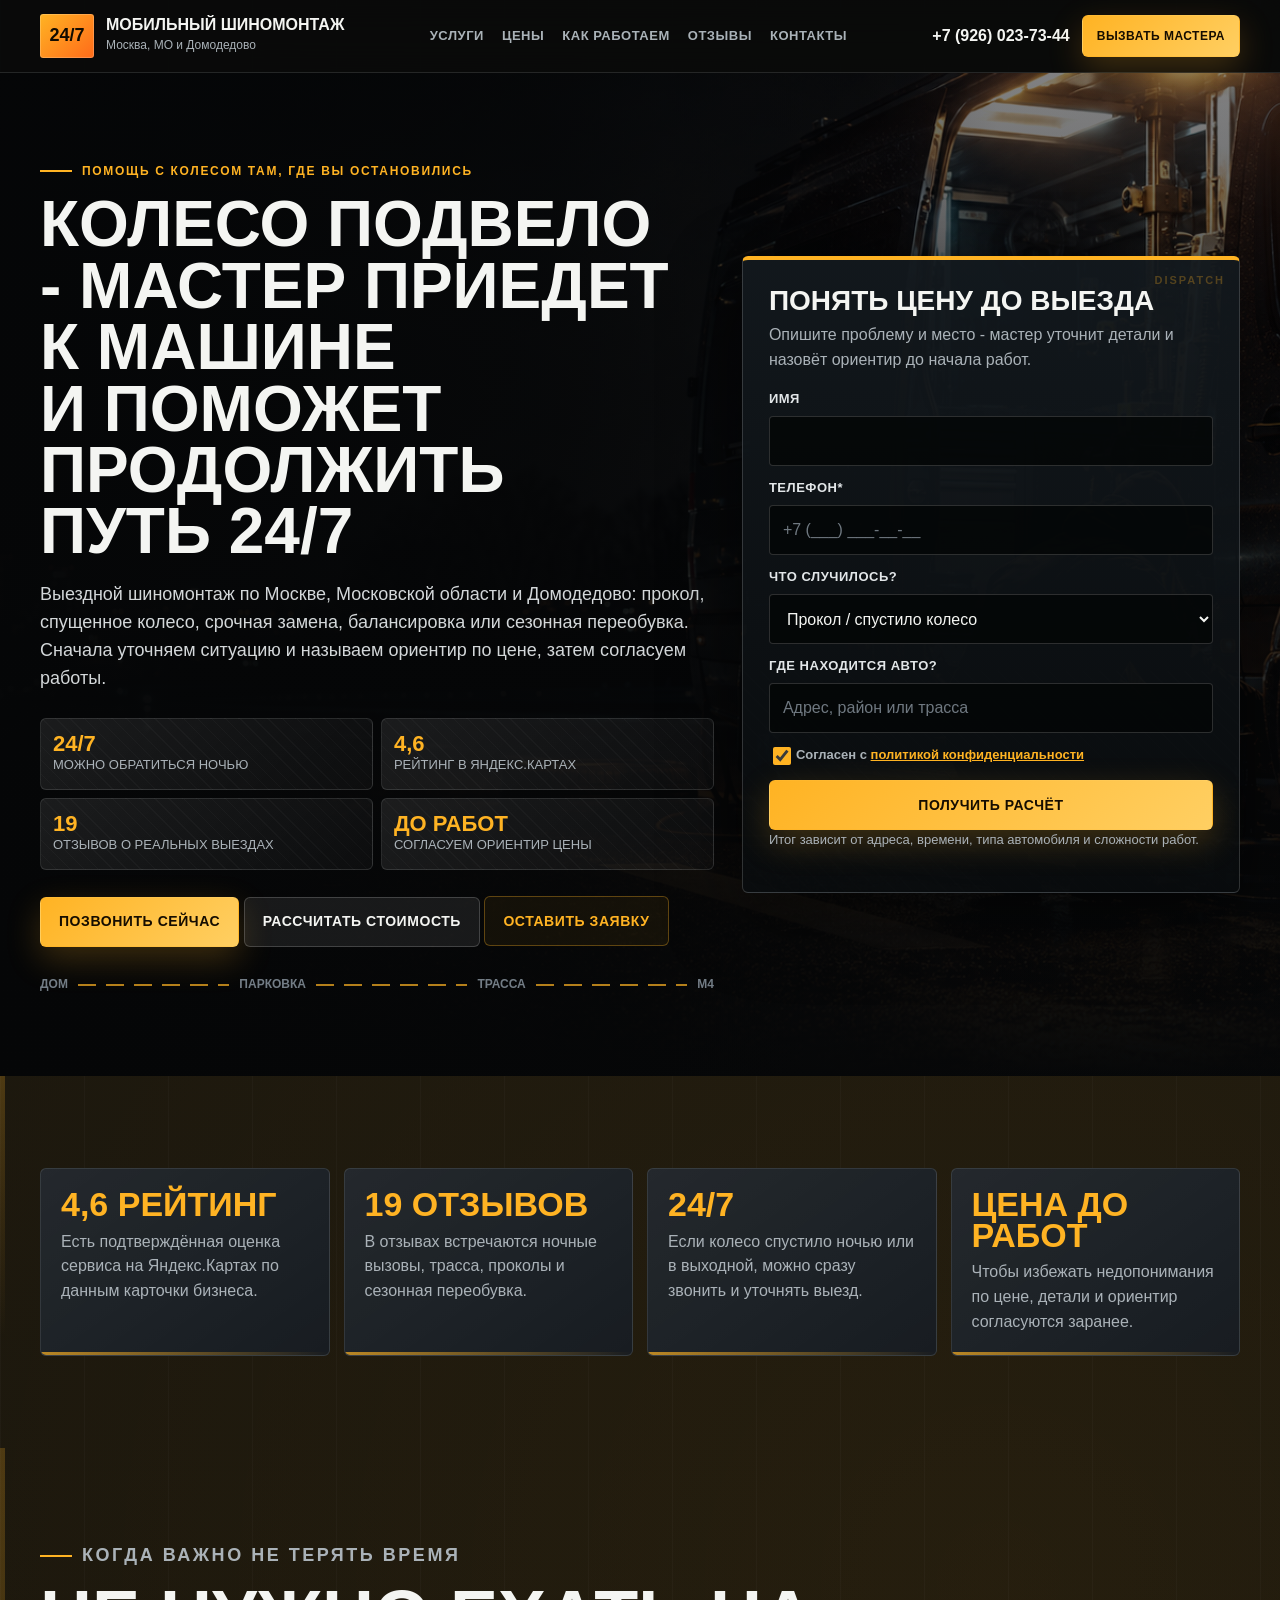
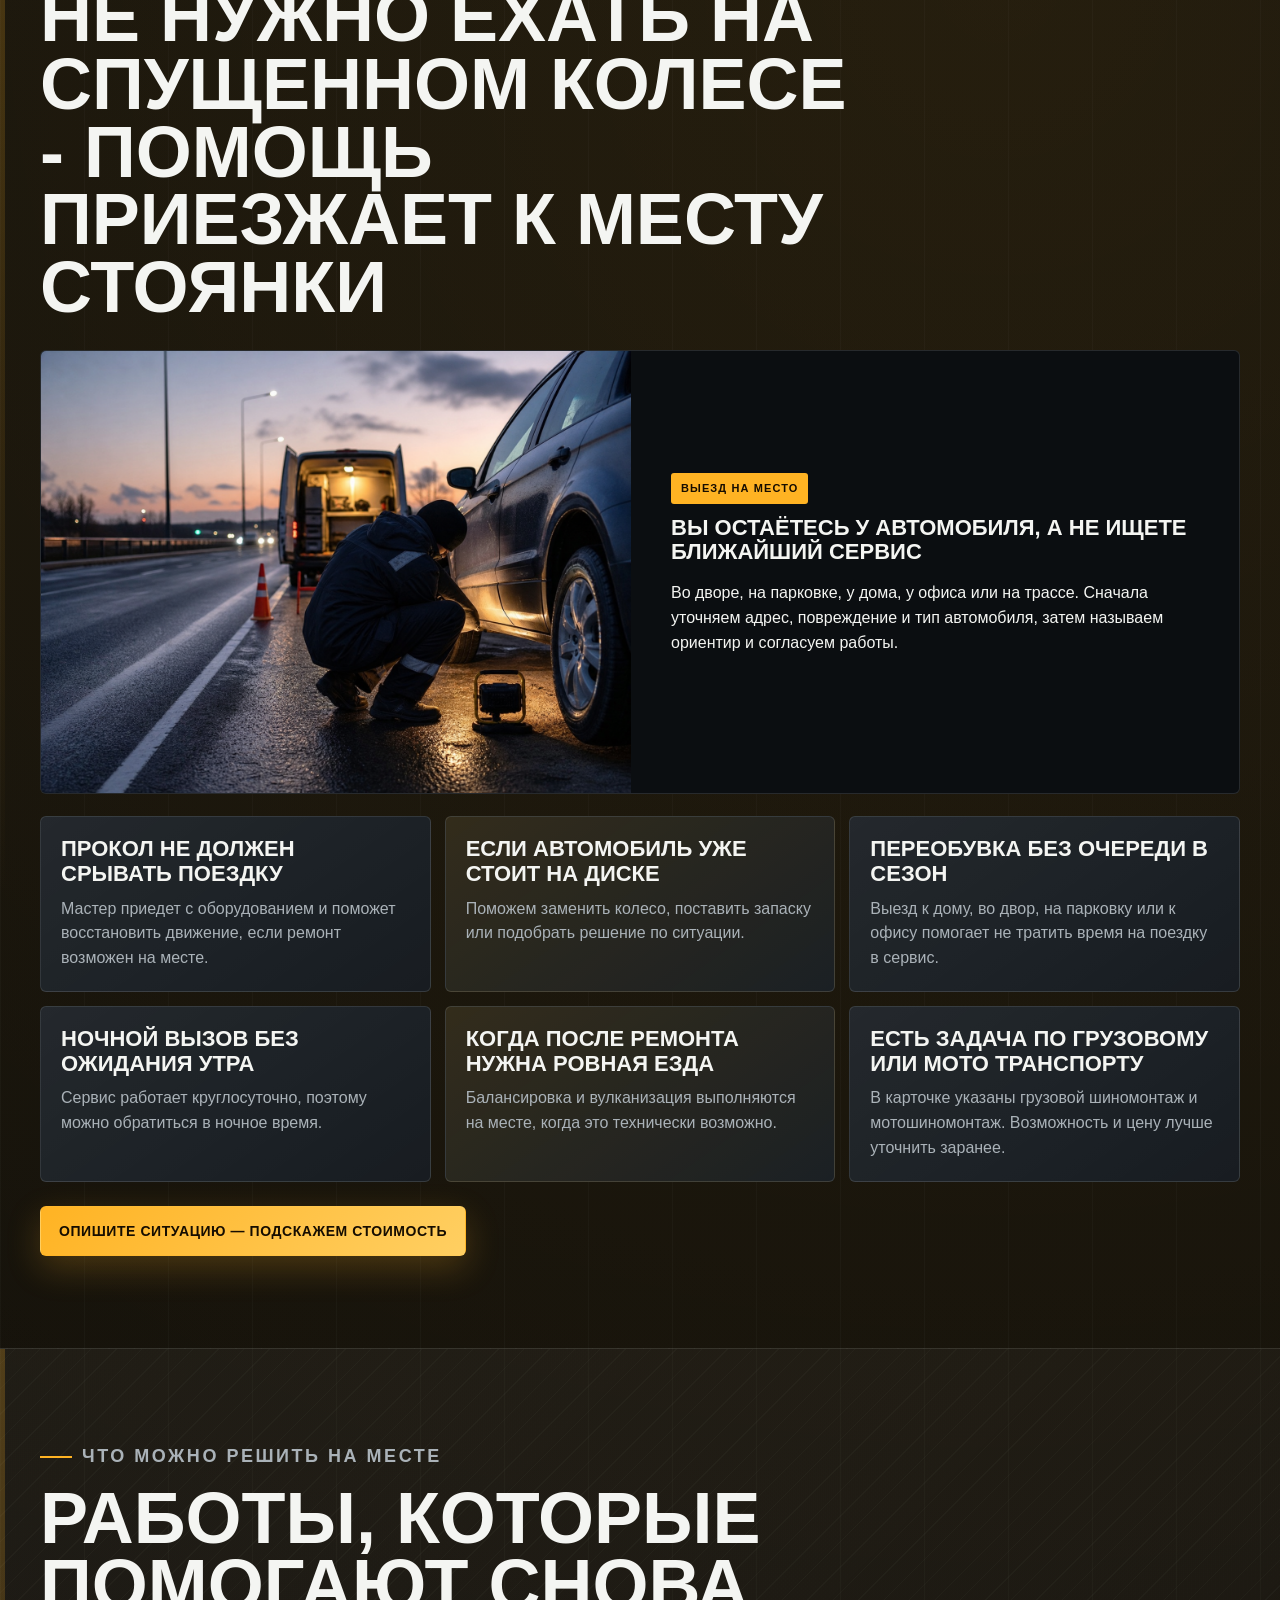
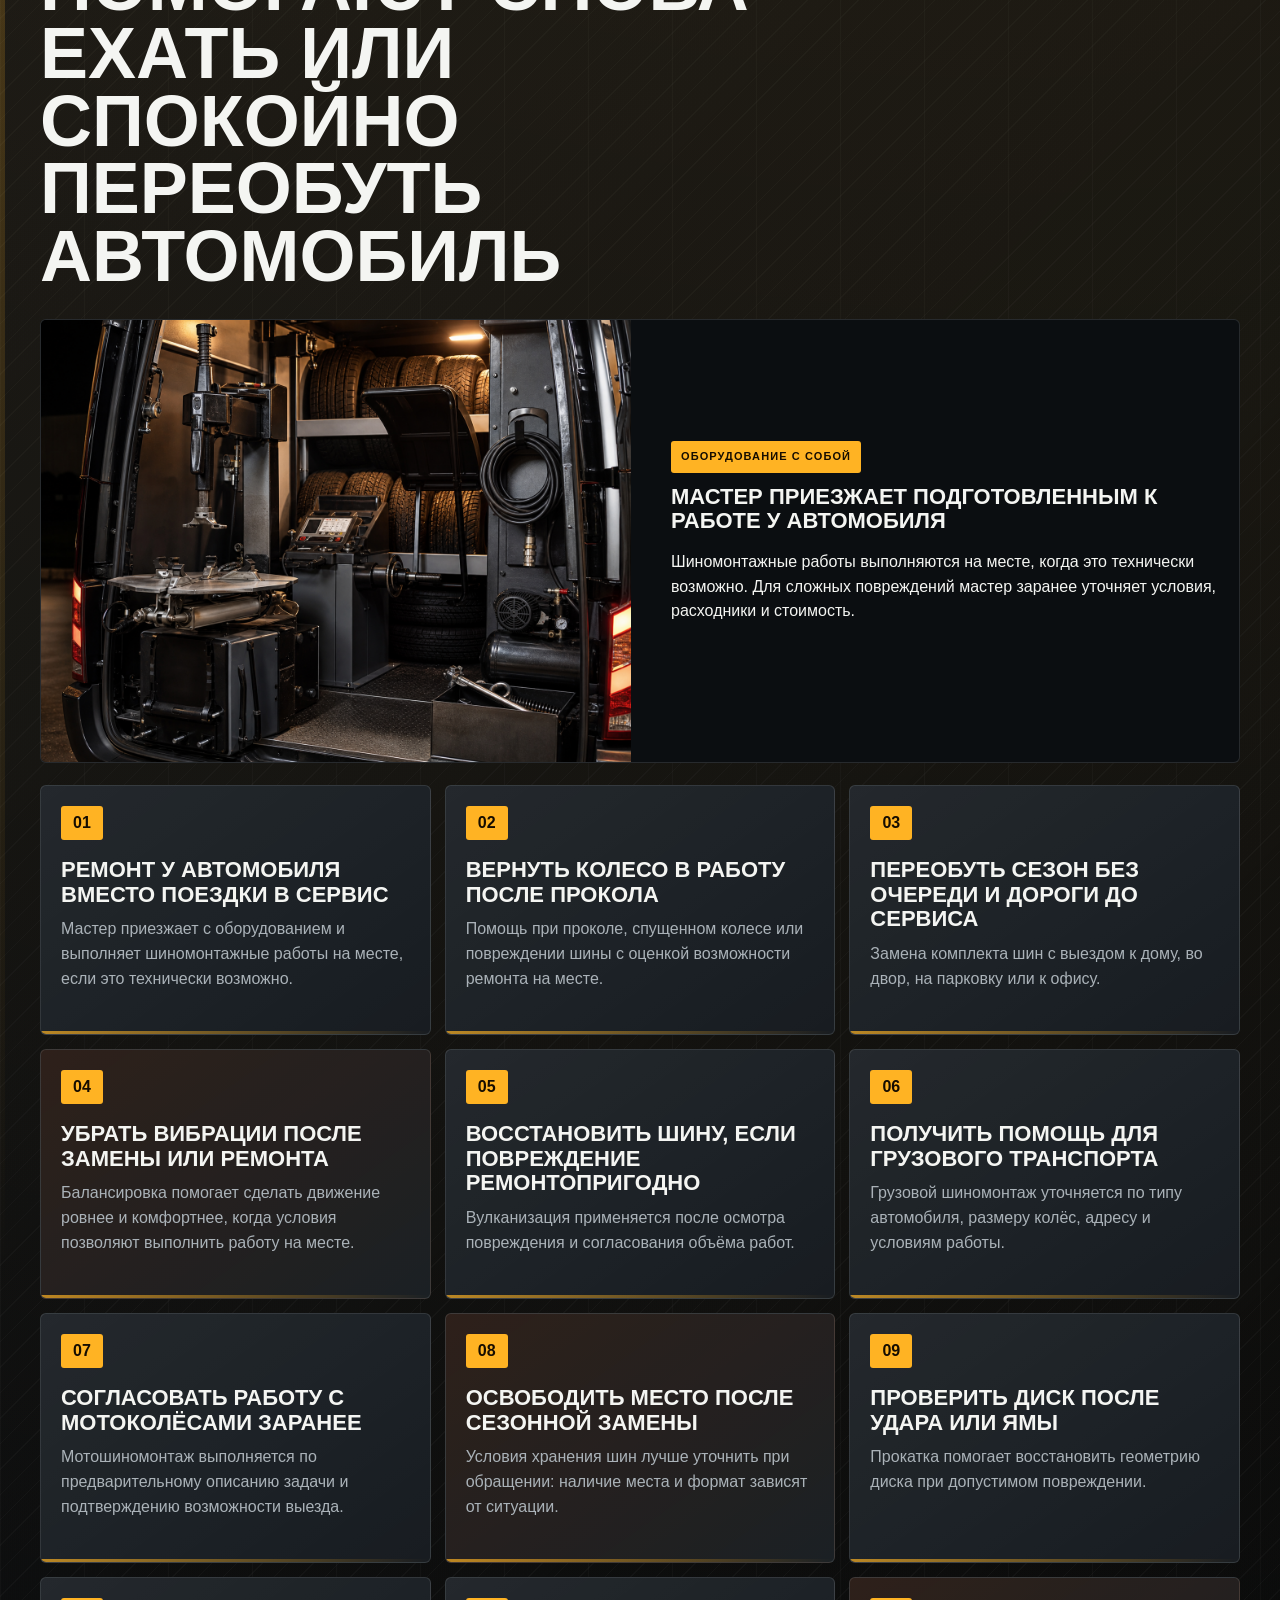
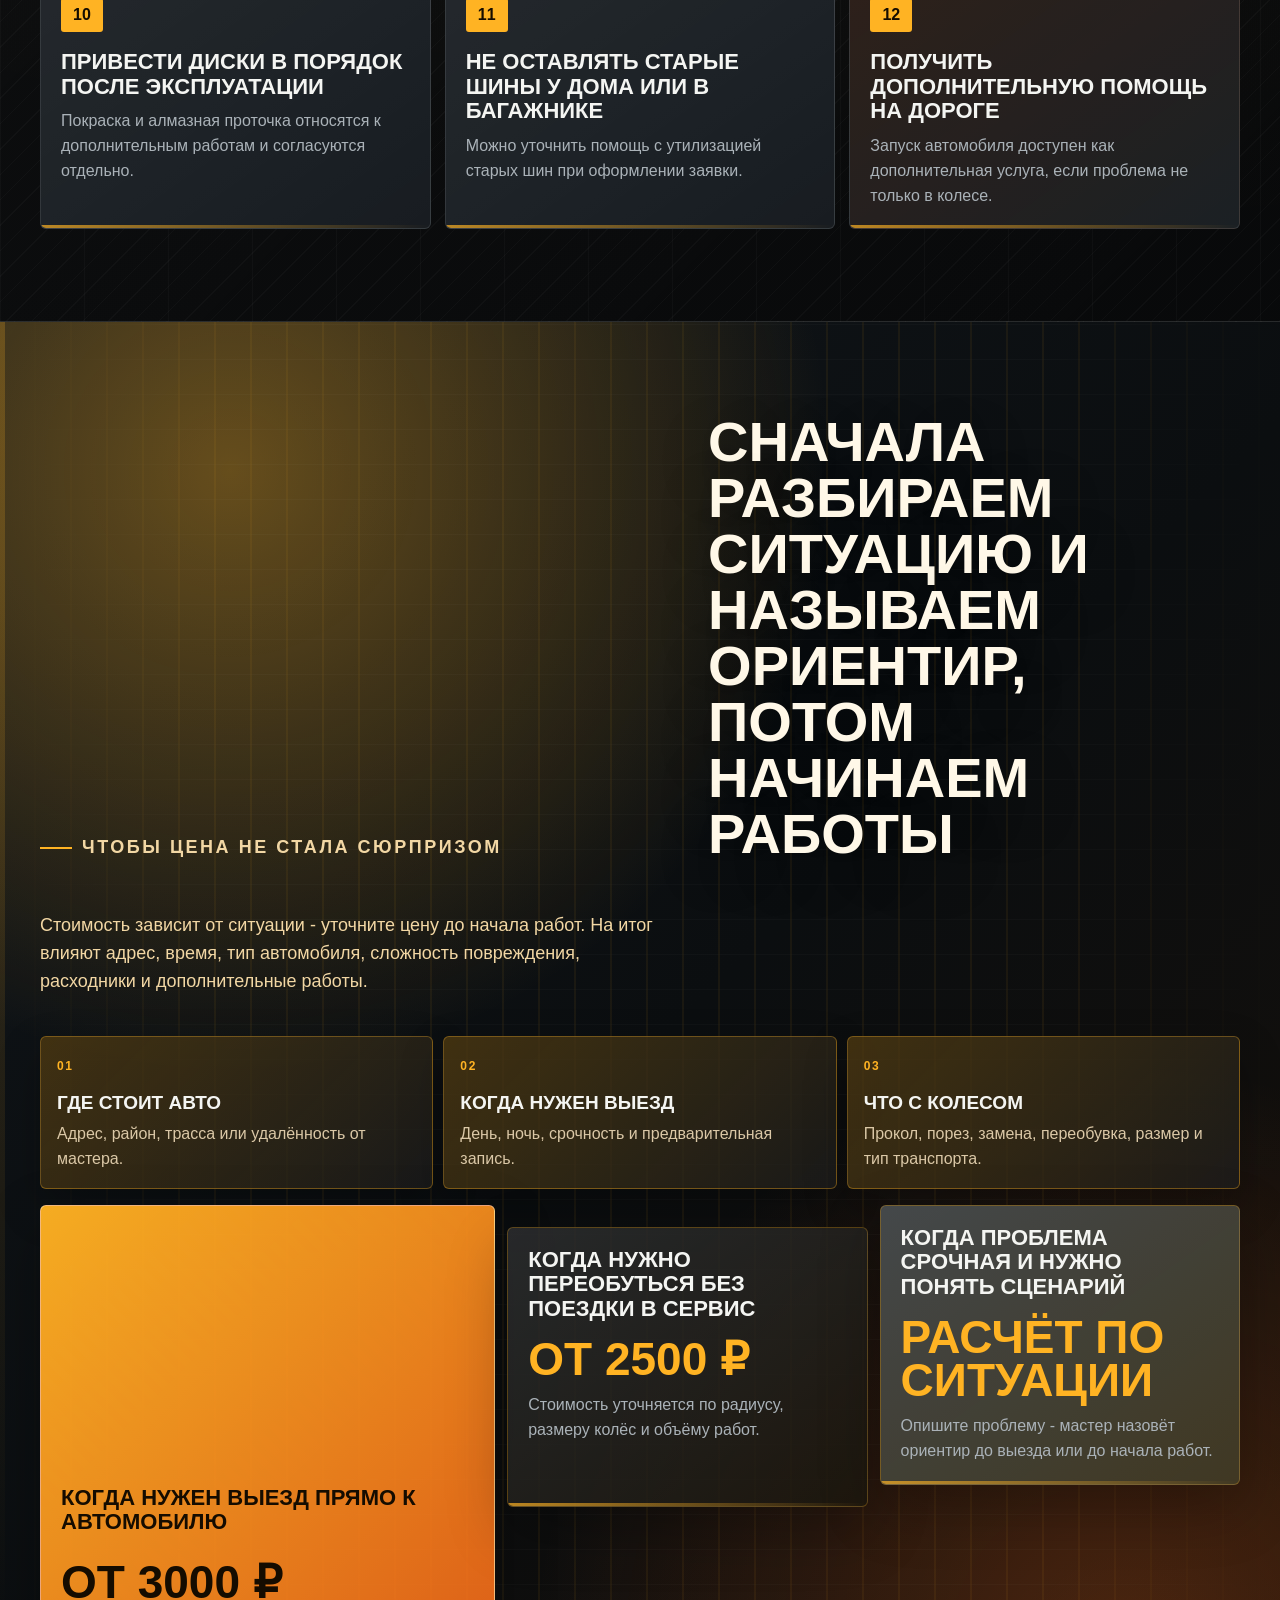
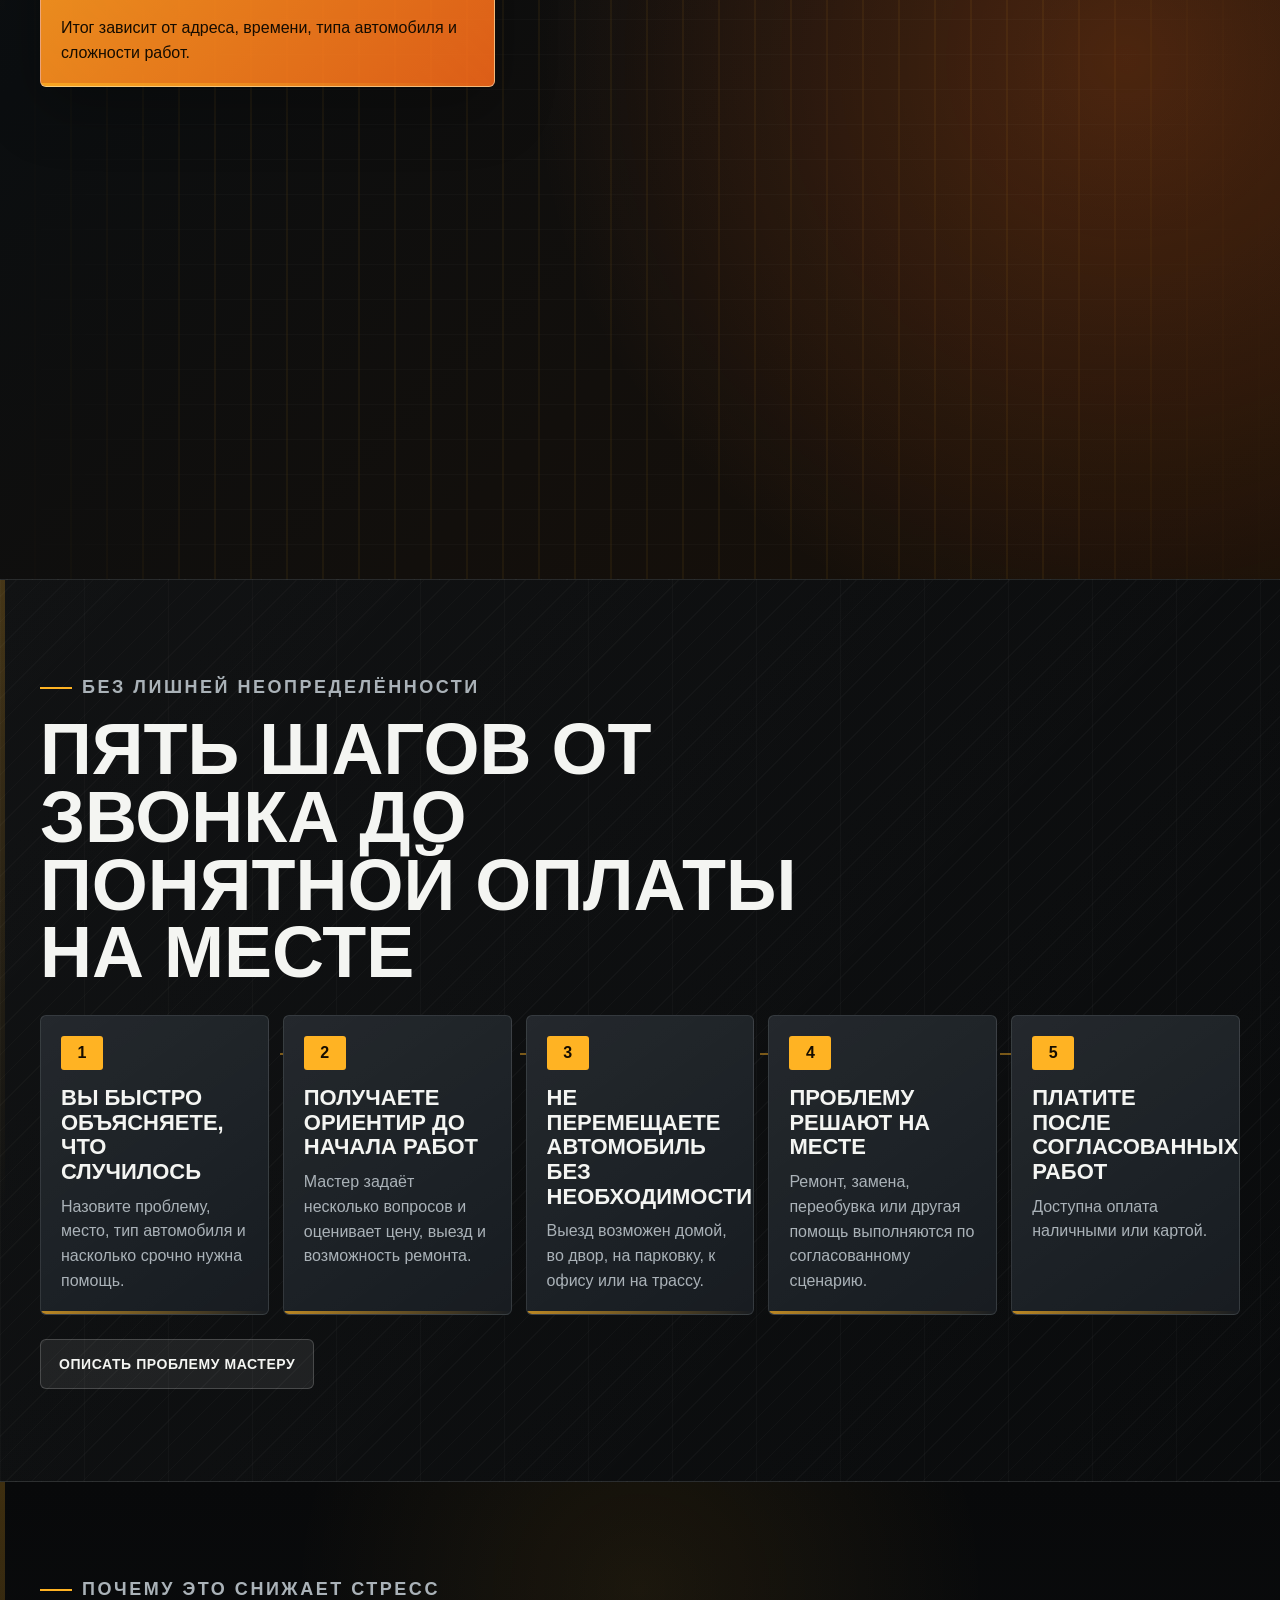
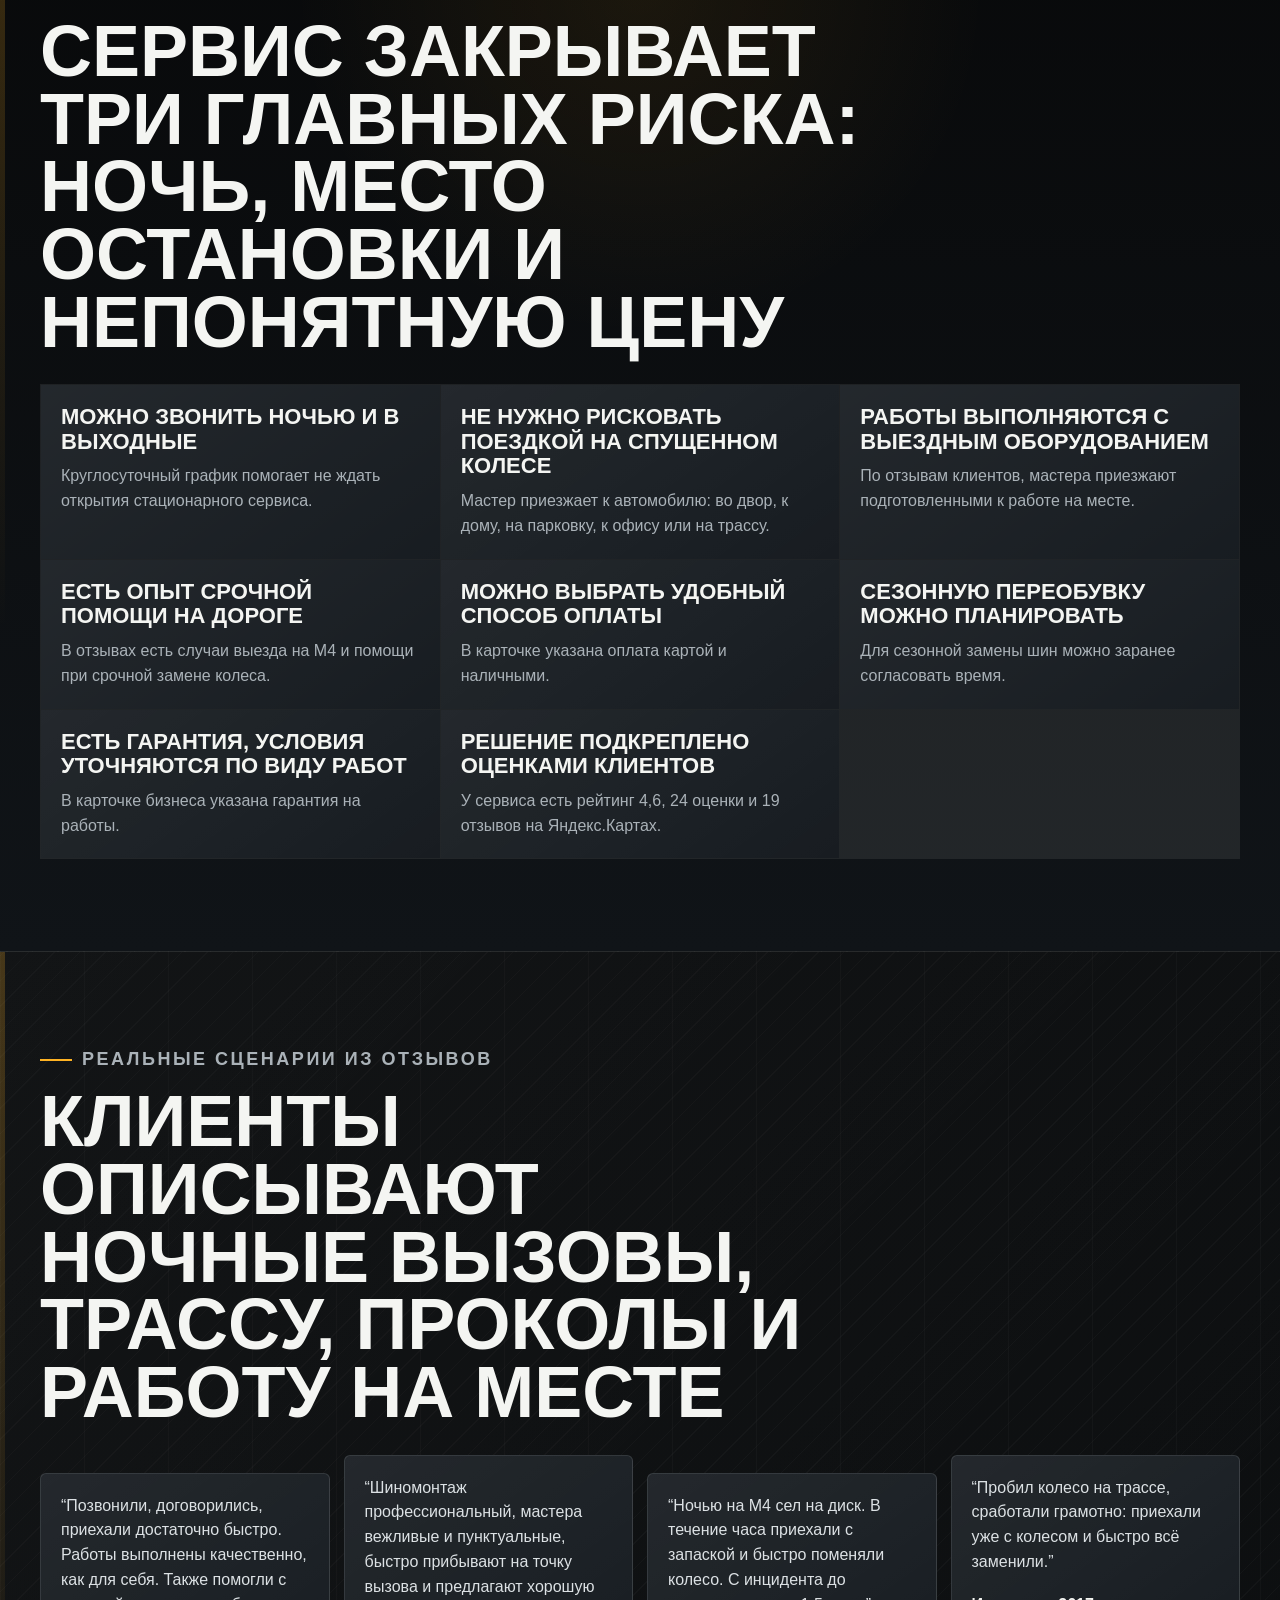
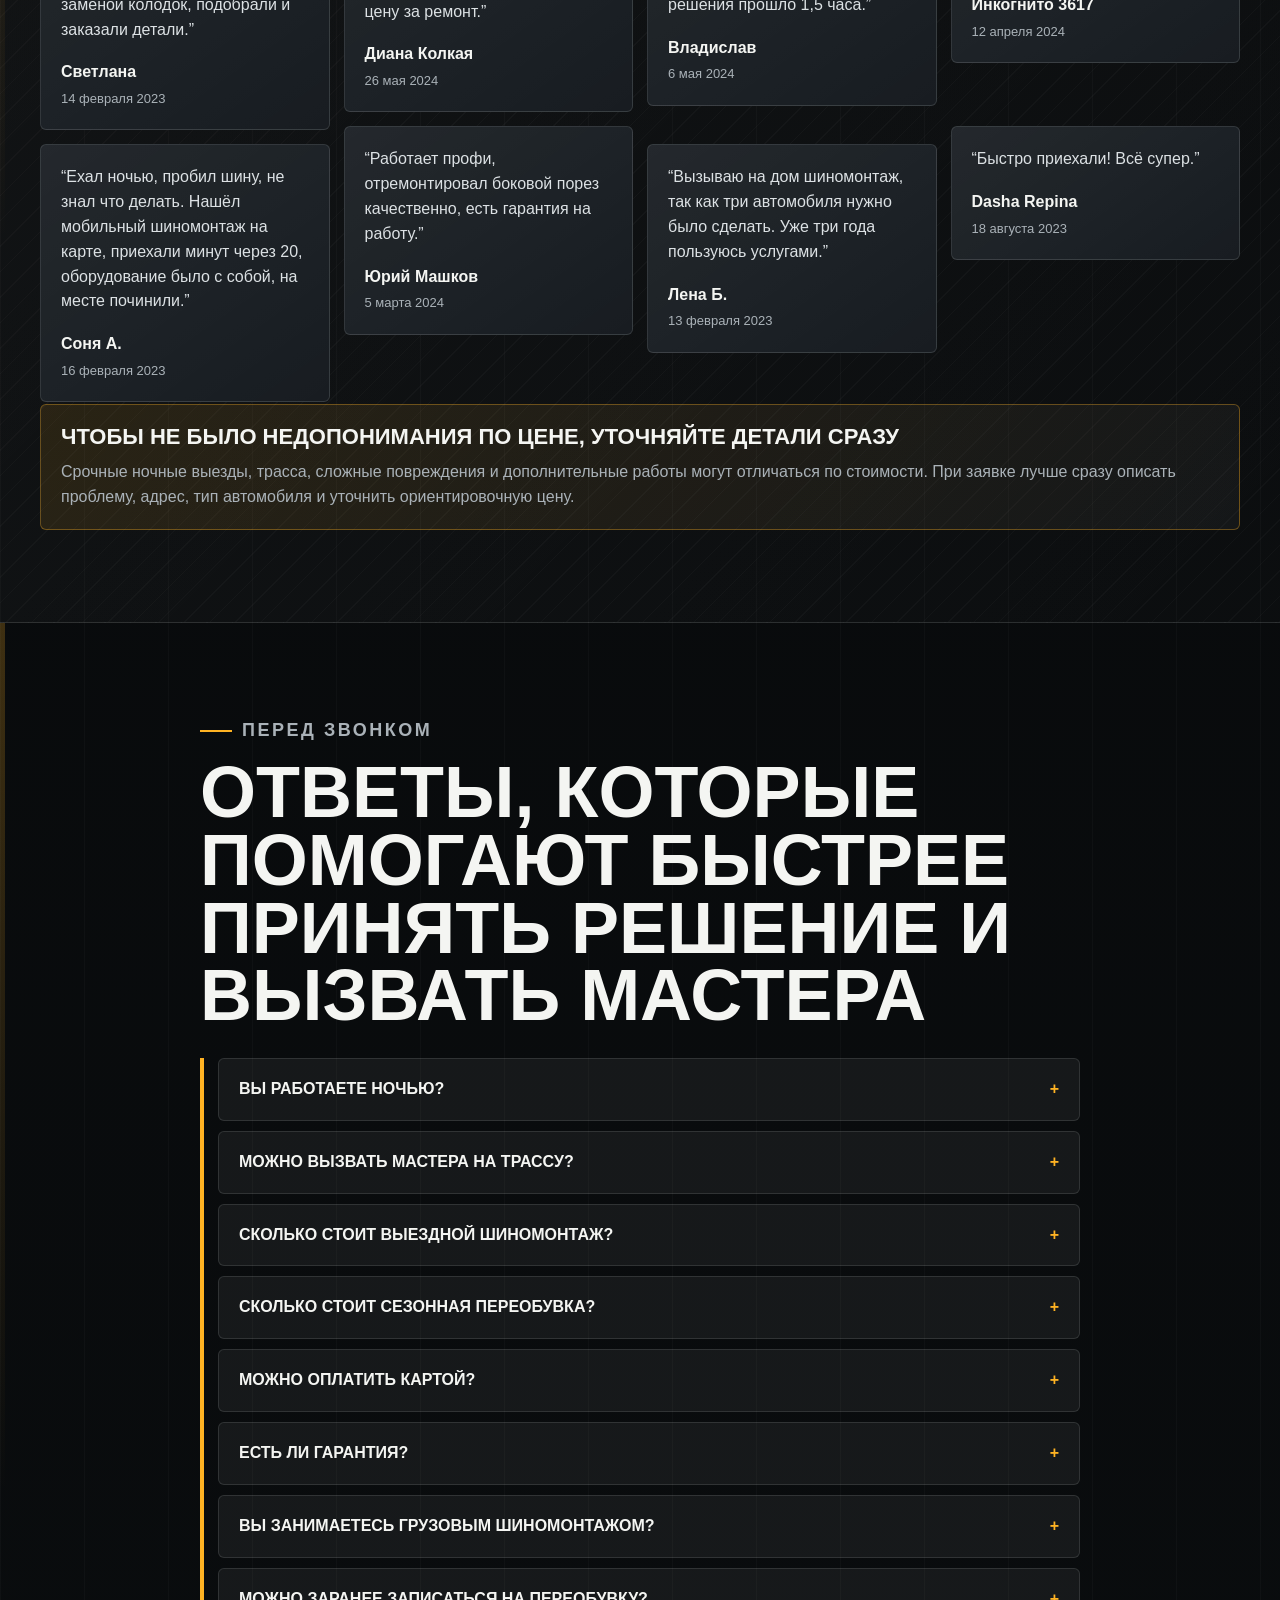
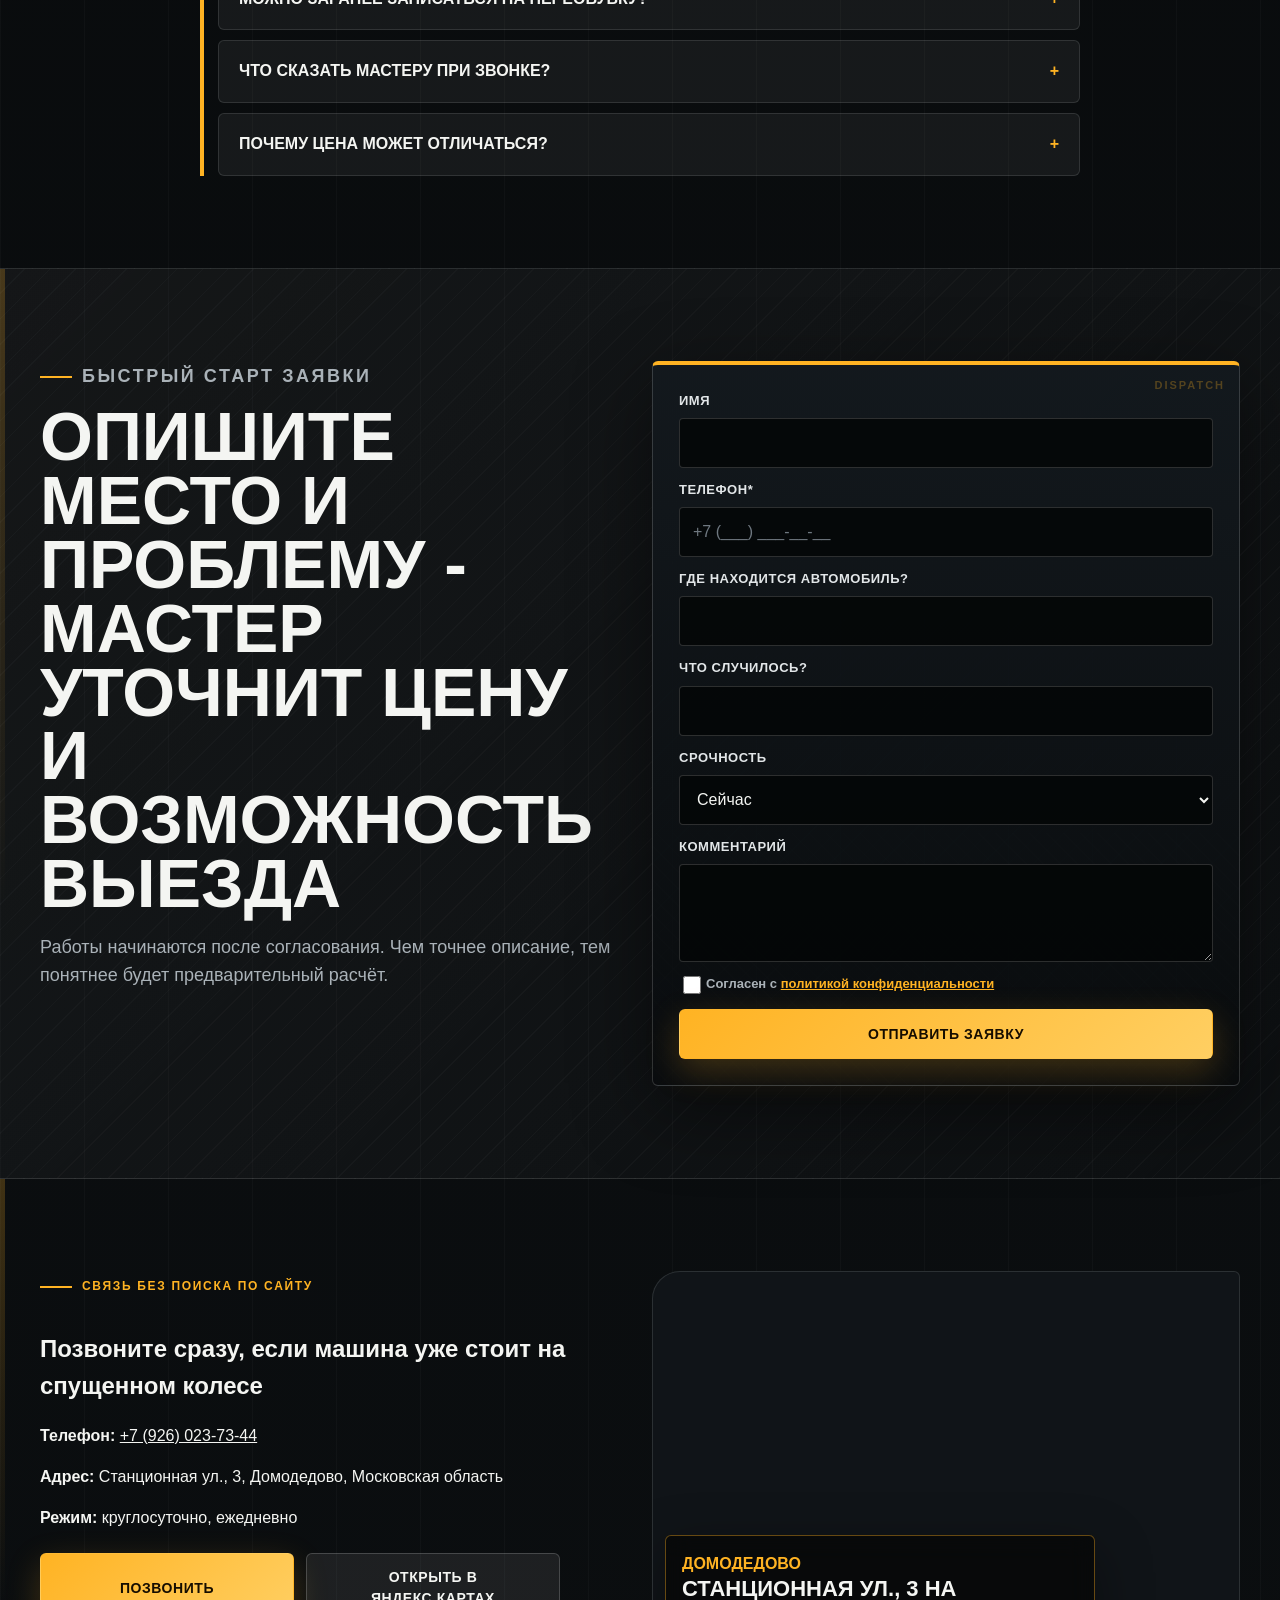
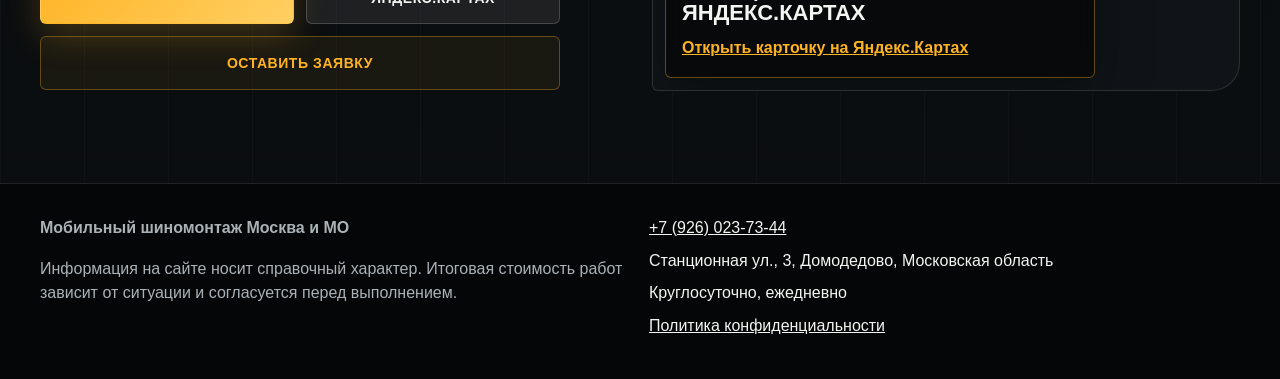
==== docs/index.html @ 6ea754b0 "Initial mobile tire service landing" ====
﻿<!doctype html>
<html lang="ru">
<head>
    <meta charset="utf-8">
    <meta name="viewport" content="width=device-width, initial-scale=1">
    <title>Мобильный шиномонтаж 24/7 в Москве, МО и Домодедово — выездной шиномонтаж</title>
    <meta name="description" content="Круглосуточный мобильный шиномонтаж с выездом по Москве, Московской области и Домодедово. Ремонт проколов, сезонная переобувка, балансировка, вулканизация, оплата картой. Звоните: +7 (926) 023-73-44.">
    <link rel="canonical" href="https://example.com/">
    <meta property="og:type" content="website">
    <meta property="og:title" content="Мобильный шиномонтаж 24/7 с выездом">
    <meta property="og:description" content="Москва, МО и Домодедово. Проколы, переобувка, балансировка, вулканизация. Стоимость согласуем до начала работ.">
    <meta property="og:url" content="https://example.com/">
    <meta property="og:locale" content="ru_RU">
    <link rel="stylesheet" href="assets/css/style.css">
    <script type="application/ld+json">
    {
      "@context": "https://schema.org",
      "@type": ["LocalBusiness", "AutoRepair", "TireShop"],
      "name": "Мобильный шиномонтаж Москва и МО",
      "telephone": "+7 (926) 023-73-44",
      "url": "https://example.com/",
      "sameAs": "https://yandex.ru/maps/-/CPHvqZmq",
      "address": {
        "@type": "PostalAddress",
        "streetAddress": "Станционная ул., 3",
        "addressLocality": "Домодедово",
        "addressRegion": "Московская область",
        "addressCountry": "RU"
      },
      "openingHours": "Mo-Su 00:00-23:59",
      "areaServed": ["Москва", "Московская область", "Домодедово"],
      "aggregateRating": {
        "@type": "AggregateRating",
        "ratingValue": "4.6",
        "reviewCount": "19"
      },
      "priceRange": "от 2500 ₽"
    }
    </script>
</head>
<body>
<header class="site-header">
    <div class="container header-inner">
        <a class="brand" href="#top" aria-label="На главную">
            <span class="brand-mark">24/7</span>
            <span><strong>Мобильный шиномонтаж</strong><small>Москва, МО и Домодедово</small></span>
        </a>
        <button class="menu-toggle" type="button" aria-label="Открыть меню" aria-expanded="false"><span></span><span></span><span></span></button>
        <nav class="main-nav" aria-label="Основная навигация">
            <a href="#services">Услуги</a><a href="#prices">Цены</a><a href="#process">Как работаем</a><a href="#reviews">Отзывы</a><a href="#contacts">Контакты</a>
        </nav>
        <div class="header-actions">
            <a class="phone-link" href="tel:+79260237344">+7 (926) 023-73-44</a>
            <button class="btn btn-primary btn-small" type="button" data-modal-open data-source="Кнопка в шапке">Вызвать мастера</button>
        </div>
    </div>
</header>

<main id="top">
    <section class="hero industrial-hero">
        <div class="hero-media" aria-hidden="true">
            <img src="assets/img/hero-roadside.png" alt="">
        </div>
        <div class="container hero-grid">
            <div class="hero-copy reveal">
                <p class="eyebrow">Помощь с колесом там, где вы остановились</p>
                <h1>Колесо подвело - мастер приедет к машине и поможет продолжить путь 24/7</h1>
                <p class="hero-text">Выездной шиномонтаж по Москве, Московской области и Домодедово: прокол, спущенное колесо, срочная замена, балансировка или сезонная переобувка. Сначала уточняем ситуацию и называем ориентир по цене, затем согласуем работы.</p>
                <div class="dispatch-panel" aria-label="Преимущества">
                    <span><b>24/7</b> можно обратиться ночью</span>
                    <span><b>4,6</b> рейтинг в Яндекс.Картах</span>
                    <span><b>19</b> отзывов о реальных выездах</span>
                    <span><b>до работ</b> согласуем ориентир цены</span>
                </div>
                <div class="hero-actions">
                    <a class="btn btn-primary" href="tel:+79260237344">Позвонить сейчас</a>
                    <a class="btn btn-secondary" href="#prices">Рассчитать стоимость</a>
                    <button class="btn btn-ghost" type="button" data-modal-open data-source="Hero CTA">Оставить заявку</button>
                </div>
                <div class="route-line" aria-hidden="true">
                    <span>Дом</span><i></i><span>Парковка</span><i></i><span>Трасса</span><i></i><span>М4</span>
                </div>
            </div>
            <form class="lead-card reveal" action="thank-you.html" method="get" data-form>
                <h2>Понять цену до выезда</h2>
                <p>Опишите проблему и место - мастер уточнит детали и назовёт ориентир до начала работ.</p>
                <input type="hidden" name="csrf_token" value="93d1d7d7ef1b643300c988db06cdb924006bc8afeb013da185a4d0a3a1d8dfed">
                <input type="hidden" name="source_form" value="Форма на первом экране">
                <input type="hidden" name="page_url" value="">
                <label>Имя<input name="name" autocomplete="name" maxlength="80"></label>
                <label>Телефон*<input name="phone" type="tel" autocomplete="tel" required placeholder="+7 (___) ___-__-__"></label>
                <label>Что случилось?
                    <select name="problem">
                        <option>Прокол / спустило колесо</option><option>Нужно поменять колесо</option><option>Сезонная переобувка</option><option>Балансировка</option><option>Грузовой шиномонтаж</option><option>Мотошиномонтаж</option><option>Нужна консультация</option>
                    </select>
                </label>
                <label>Где находится авто?<input name="location" maxlength="180" placeholder="Адрес, район или трасса"></label>
                <input class="hp-field" name="website" tabindex="-1" autocomplete="off">
                <label class="check"><input type="checkbox" name="privacy" required checked><span>Согласен с <a href="privacy.html">политикой конфиденциальности</a></span></label>
                <button class="btn btn-primary btn-full" type="submit">Получить расчёт</button>
                <p class="form-note">Итог зависит от адреса, времени, типа автомобиля и сложности работ.</p>
            </form>
        </div>
    </section>

    <section class="trust section service-console">
        <div class="container trust-grid">
            <article class="metric-card reveal"><strong>4,6 рейтинг</strong><p>Есть подтверждённая оценка сервиса на Яндекс.Картах по данным карточки бизнеса.</p></article>
            <article class="metric-card reveal"><strong>19 отзывов</strong><p>В отзывах встречаются ночные вызовы, трасса, проколы и сезонная переобувка.</p></article>
            <article class="metric-card reveal"><strong>24/7</strong><p>Если колесо спустило ночью или в выходной, можно сразу звонить и уточнять выезд.</p></article>
            <article class="metric-card reveal"><strong>Цена до работ</strong><p>Чтобы избежать недопонимания по цене, детали и ориентир согласуются заранее.</p></article>
        </div>
    </section>

    <section class="section situations-block" id="situations">
        <div class="container">
            <div class="section-head reveal"><p class="eyebrow">Когда важно не терять время</p><h2>Не нужно ехать на спущенном колесе - помощь приезжает к месту стоянки</h2></div>
            <div class="split-media reveal">
                <img src="assets/img/road-assist.png" alt="Мобильная помощь с колесом на дороге">
                <div>
                    <span class="plate">Выезд на место</span>
                    <h3>Вы остаётесь у автомобиля, а не ищете ближайший сервис</h3>
                    <p>Во дворе, на парковке, у дома, у офиса или на трассе. Сначала уточняем адрес, повреждение и тип автомобиля, затем называем ориентир и согласуем работы.</p>
                </div>
            </div>
            <div class="card-grid">
                <article class="info-card reveal"><h3>Прокол не должен срывать поездку</h3><p>Мастер приедет с оборудованием и поможет восстановить движение, если ремонт возможен на месте.</p></article>
                <article class="info-card reveal"><h3>Если автомобиль уже стоит на диске</h3><p>Поможем заменить колесо, поставить запаску или подобрать решение по ситуации.</p></article>
                <article class="info-card reveal"><h3>Переобувка без очереди в сезон</h3><p>Выезд к дому, во двор, на парковку или к офису помогает не тратить время на поездку в сервис.</p></article>
                <article class="info-card reveal"><h3>Ночной вызов без ожидания утра</h3><p>Сервис работает круглосуточно, поэтому можно обратиться в ночное время.</p></article>
                <article class="info-card reveal"><h3>Когда после ремонта нужна ровная езда</h3><p>Балансировка и вулканизация выполняются на месте, когда это технически возможно.</p></article>
                <article class="info-card reveal"><h3>Есть задача по грузовому или мото транспорту</h3><p>В карточке указаны грузовой шиномонтаж и мотошиномонтаж. Возможность и цену лучше уточнить заранее.</p></article>
            </div>
            <div class="center-cta reveal"><button class="btn btn-primary" data-modal-open data-source="CTA после ситуаций">Опишите ситуацию — подскажем стоимость</button></div>
        </div>
    </section>

    <section class="section section-soft services-workshop" id="services">
        <div class="container">
            <div class="section-head reveal"><p class="eyebrow">Что можно решить на месте</p><h2>Работы, которые помогают снова ехать или спокойно переобуть автомобиль</h2></div>
            <div class="equipment-band reveal">
                <img src="assets/img/equipment-van.png" alt="Оборудование мобильного шиномонтажа в сервисном автомобиле">
                <div>
                    <span class="plate">Оборудование с собой</span>
                    <h3>Мастер приезжает подготовленным к работе у автомобиля</h3>
                    <p>Шиномонтажные работы выполняются на месте, когда это технически возможно. Для сложных повреждений мастер заранее уточняет условия, расходники и стоимость.</p>
                </div>
            </div>
            <div class="service-grid">
                                    <article class="service-card reveal"><span>01</span><h3>Ремонт у автомобиля вместо поездки в сервис</h3><p>Мастер приезжает с оборудованием и выполняет шиномонтажные работы на месте, если это технически возможно.</p></article>
                                    <article class="service-card reveal"><span>02</span><h3>Вернуть колесо в работу после прокола</h3><p>Помощь при проколе, спущенном колесе или повреждении шины с оценкой возможности ремонта на месте.</p></article>
                                    <article class="service-card reveal"><span>03</span><h3>Переобуть сезон без очереди и дороги до сервиса</h3><p>Замена комплекта шин с выездом к дому, во двор, на парковку или к офису.</p></article>
                                    <article class="service-card reveal"><span>04</span><h3>Убрать вибрации после замены или ремонта</h3><p>Балансировка помогает сделать движение ровнее и комфортнее, когда условия позволяют выполнить работу на месте.</p></article>
                                    <article class="service-card reveal"><span>05</span><h3>Восстановить шину, если повреждение ремонтопригодно</h3><p>Вулканизация применяется после осмотра повреждения и согласования объёма работ.</p></article>
                                    <article class="service-card reveal"><span>06</span><h3>Получить помощь для грузового транспорта</h3><p>Грузовой шиномонтаж уточняется по типу автомобиля, размеру колёс, адресу и условиям работы.</p></article>
                                    <article class="service-card reveal"><span>07</span><h3>Согласовать работу с мотоколёсами заранее</h3><p>Мотошиномонтаж выполняется по предварительному описанию задачи и подтверждению возможности выезда.</p></article>
                                    <article class="service-card reveal"><span>08</span><h3>Освободить место после сезонной замены</h3><p>Условия хранения шин лучше уточнить при обращении: наличие места и формат зависят от ситуации.</p></article>
                                    <article class="service-card reveal"><span>09</span><h3>Проверить диск после удара или ямы</h3><p>Прокатка помогает восстановить геометрию диска при допустимом повреждении.</p></article>
                                    <article class="service-card reveal"><span>10</span><h3>Привести диски в порядок после эксплуатации</h3><p>Покраска и алмазная проточка относятся к дополнительным работам и согласуются отдельно.</p></article>
                                    <article class="service-card reveal"><span>11</span><h3>Не оставлять старые шины у дома или в багажнике</h3><p>Можно уточнить помощь с утилизацией старых шин при оформлении заявки.</p></article>
                                    <article class="service-card reveal"><span>12</span><h3>Получить дополнительную помощь на дороге</h3><p>Запуск автомобиля доступен как дополнительная услуга, если проблема не только в колесе.</p></article>
                            </div>
        </div>
    </section>

    <section class="section price-command" id="prices">
        <div class="container">
            <div class="section-head reveal"><p class="eyebrow">Чтобы цена не стала сюрпризом</p><h2>Сначала разбираем ситуацию и называем ориентир, потом начинаем работы</h2><p>Стоимость зависит от ситуации - уточните цену до начала работ. На итог влияют адрес, время, тип автомобиля, сложность повреждения, расходники и дополнительные работы.</p></div>
            <div class="price-radar reveal" aria-label="Что влияет на стоимость">
                <div><span>01</span><strong>Где стоит авто</strong><p>Адрес, район, трасса или удалённость от мастера.</p></div>
                <div><span>02</span><strong>Когда нужен выезд</strong><p>День, ночь, срочность и предварительная запись.</p></div>
                <div><span>03</span><strong>Что с колесом</strong><p>Прокол, порез, замена, переобувка, размер и тип транспорта.</p></div>
            </div>
            <div class="price-grid">
                <article class="price-card reveal"><h3>Когда нужен выезд прямо к автомобилю</h3><strong>от 3000 ₽</strong><p>Итог зависит от адреса, времени, типа автомобиля и сложности работ.</p></article>
                <article class="price-card reveal"><h3>Когда нужно переобуться без поездки в сервис</h3><strong>от 2500 ₽</strong><p>Стоимость уточняется по радиусу, размеру колёс и объёму работ.</p></article>
                <article class="price-card reveal"><h3>Когда проблема срочная и нужно понять сценарий</h3><strong>расчёт по ситуации</strong><p>Опишите проблему - мастер назовёт ориентир до выезда или до начала работ.</p></article>
                <article class="price-card reveal"><h3>Когда транспорт грузовой или мото</h3><strong>по согласованию</strong><p>Цена зависит от типа транспорта, размера колёс и условий работы.</p></article>
            </div>
            <div class="price-explain reveal">
                <div><h3>Что сказать, чтобы расчёт был понятнее</h3><ul><li>Сообщите адрес или точку на карте</li><li>Опишите проблему: прокол, порез, замена, переобувка</li><li>Уточните тип автомобиля и размер колёс</li><li>Мастер назовёт ориентировочную стоимость</li><li>Работы начинаются после согласования</li></ul></div>
                <div><p>Чтобы стоимость была понятной заранее, мы уточняем детали до начала работ. Срочный ночной выезд, трасса, сложные повреждения, расходники и дополнительные работы могут влиять на итог.</p><p>Чтобы избежать недопонимания по цене, опишите проблему максимально точно.</p><a class="btn btn-primary" href="tel:+79260237344">Рассчитать стоимость по телефону</a></div>
            </div>
        </div>
    </section>

    <section class="section section-soft process-road" id="process">
        <div class="container">
            <div class="section-head reveal"><p class="eyebrow">Без лишней неопределённости</p><h2>Пять шагов от звонка до понятной оплаты на месте</h2></div>
            <div class="steps">
                <article class="step reveal"><span>1</span><h3>Вы быстро объясняете, что случилось</h3><p>Назовите проблему, место, тип автомобиля и насколько срочно нужна помощь.</p></article>
                <article class="step reveal"><span>2</span><h3>Получаете ориентир до начала работ</h3><p>Мастер задаёт несколько вопросов и оценивает цену, выезд и возможность ремонта.</p></article>
                <article class="step reveal"><span>3</span><h3>Не перемещаете автомобиль без необходимости</h3><p>Выезд возможен домой, во двор, на парковку, к офису или на трассу.</p></article>
                <article class="step reveal"><span>4</span><h3>Проблему решают на месте</h3><p>Ремонт, замена, переобувка или другая помощь выполняются по согласованному сценарию.</p></article>
                <article class="step reveal"><span>5</span><h3>Платите после согласованных работ</h3><p>Доступна оплата наличными или картой.</p></article>
            </div>
            <div class="center-cta reveal"><button class="btn btn-secondary" data-modal-open data-source="CTA процесс">Описать проблему мастеру</button></div>
        </div>
    </section>

    <section class="section benefits-radar">
        <div class="container">
            <div class="section-head reveal"><p class="eyebrow">Почему это снижает стресс</p><h2>Сервис закрывает три главных риска: ночь, место остановки и непонятную цену</h2></div>
            <div class="card-grid">
                <article class="info-card reveal"><h3>Можно звонить ночью и в выходные</h3><p>Круглосуточный график помогает не ждать открытия стационарного сервиса.</p></article>
                <article class="info-card reveal"><h3>Не нужно рисковать поездкой на спущенном колесе</h3><p>Мастер приезжает к автомобилю: во двор, к дому, на парковку, к офису или на трассу.</p></article>
                <article class="info-card reveal"><h3>Работы выполняются с выездным оборудованием</h3><p>По отзывам клиентов, мастера приезжают подготовленными к работе на месте.</p></article>
                <article class="info-card reveal"><h3>Есть опыт срочной помощи на дороге</h3><p>В отзывах есть случаи выезда на М4 и помощи при срочной замене колеса.</p></article>
                <article class="info-card reveal"><h3>Можно выбрать удобный способ оплаты</h3><p>В карточке указана оплата картой и наличными.</p></article>
                <article class="info-card reveal"><h3>Сезонную переобувку можно планировать</h3><p>Для сезонной замены шин можно заранее согласовать время.</p></article>
                <article class="info-card reveal"><h3>Есть гарантия, условия уточняются по виду работ</h3><p>В карточке бизнеса указана гарантия на работы.</p></article>
                <article class="info-card reveal"><h3>Решение подкреплено оценками клиентов</h3><p>У сервиса есть рейтинг 4,6, 24 оценки и 19 отзывов на Яндекс.Картах.</p></article>
            </div>
        </div>
    </section>

    <section class="section section-soft review-wall" id="reviews">
        <div class="container">
            <div class="section-head reveal"><p class="eyebrow">Реальные сценарии из отзывов</p><h2>Клиенты описывают ночные вызовы, трассу, проколы и работу на месте</h2></div>
            <div class="review-grid">
                                    <article class="review-card reveal"><p>“Позвонили, договорились, приехали достаточно быстро. Работы выполнены качественно, как для себя. Также помогли с заменой колодок, подобрали и заказали детали.”</p><strong>Светлана</strong><span>14 февраля 2023</span></article>
                                    <article class="review-card reveal"><p>“Шиномонтаж профессиональный, мастера вежливые и пунктуальные, быстро прибывают на точку вызова и предлагают хорошую цену за ремонт.”</p><strong>Диана Колкая</strong><span>26 мая 2024</span></article>
                                    <article class="review-card reveal"><p>“Ночью на М4 сел на диск. В течение часа приехали с запаской и быстро поменяли колесо. С инцидента до решения прошло 1,5 часа.”</p><strong>Владислав</strong><span>6 мая 2024</span></article>
                                    <article class="review-card reveal"><p>“Пробил колесо на трассе, сработали грамотно: приехали уже с колесом и быстро всё заменили.”</p><strong>Инкогнито 3617</strong><span>12 апреля 2024</span></article>
                                    <article class="review-card reveal"><p>“Ехал ночью, пробил шину, не знал что делать. Нашёл мобильный шиномонтаж на карте, приехали минут через 20, оборудование было с собой, на месте починили.”</p><strong>Соня А.</strong><span>16 февраля 2023</span></article>
                                    <article class="review-card reveal"><p>“Работает профи, отремонтировал боковой порез качественно, есть гарантия на работу.”</p><strong>Юрий Машков</strong><span>5 марта 2024</span></article>
                                    <article class="review-card reveal"><p>“Вызываю на дом шиномонтаж, так как три автомобиля нужно было сделать. Уже три года пользуюсь услугами.”</p><strong>Лена Б.</strong><span>13 февраля 2023</span></article>
                                    <article class="review-card reveal"><p>“Быстро приехали! Всё супер.”</p><strong>Dasha Repina</strong><span>18 августа 2023</span></article>
                            </div>
            <div class="notice reveal"><h3>Чтобы не было недопонимания по цене, уточняйте детали сразу</h3><p>Срочные ночные выезды, трасса, сложные повреждения и дополнительные работы могут отличаться по стоимости. При заявке лучше сразу описать проблему, адрес, тип автомобиля и уточнить ориентировочную цену.</p></div>
        </div>
    </section>

    <section class="section faq-dock" id="faq">
        <div class="container narrow">
            <div class="section-head reveal"><p class="eyebrow">Перед звонком</p><h2>Ответы, которые помогают быстрее принять решение и вызвать мастера</h2></div>
            <div class="faq-list">
                                    <details class="faq-item reveal"><summary>Вы работаете ночью?</summary><p>Да, сервис работает круглосуточно каждый день.</p></details>
                                    <details class="faq-item reveal"><summary>Можно вызвать мастера на трассу?</summary><p>Да, выезд возможен на трассу, во двор, к дому, офису или на парковку. Точный выезд зависит от адреса и ситуации.</p></details>
                                    <details class="faq-item reveal"><summary>Сколько стоит выездной шиномонтаж?</summary><p>В карточке указана услуга мобильного шиномонтажа 24/7 от 3000 ₽. Итоговая стоимость зависит от расстояния, времени, типа автомобиля и сложности работ. Лучше уточнить цену до начала работ.</p></details>
                                    <details class="faq-item reveal"><summary>Сколько стоит сезонная переобувка?</summary><p>Сезонная переобувка на выезд указана от 2500 ₽. Итог зависит от размера колёс, адреса и объёма работ.</p></details>
                                    <details class="faq-item reveal"><summary>Можно оплатить картой?</summary><p>Да, в карточке указана оплата картой и наличными.</p></details>
                                    <details class="faq-item reveal"><summary>Есть ли гарантия?</summary><p>В карточке бизнеса указана гарантия. Условия лучше уточнить при оформлении заявки, так как они зависят от вида работ.</p></details>
                                    <details class="faq-item reveal"><summary>Вы занимаетесь грузовым шиномонтажом?</summary><p>Да, в карточке указаны грузовой шиномонтаж и восстановление грузовых шин. Стоимость и возможность выезда уточняются по типу транспорта.</p></details>
                                    <details class="faq-item reveal"><summary>Можно заранее записаться на переобувку?</summary><p>Да, доступна предварительная запись.</p></details>
                                    <details class="faq-item reveal"><summary>Что сказать мастеру при звонке?</summary><p>Назовите адрес, тип автомобиля, проблему с колесом, размер колёс, есть ли запаска и насколько срочно нужна помощь.</p></details>
                                    <details class="faq-item reveal"><summary>Почему цена может отличаться?</summary><p>На стоимость влияют расстояние, время суток, срочность, размер колёс, тип автомобиля, сложность повреждения и расходные материалы. Поэтому лучше заранее получить расчёт.</p></details>
                            </div>
        </div>
    </section>

    <section class="section section-soft request-deck" id="lead-form">
        <div class="container form-section">
            <div class="reveal"><p class="eyebrow">Быстрый старт заявки</p><h2>Опишите место и проблему - мастер уточнит цену и возможность выезда</h2><p>Работы начинаются после согласования. Чем точнее описание, тем понятнее будет предварительный расчёт.</p></div>
            <form class="lead-card reveal" action="thank-you.html" method="get" data-form>
                <input type="hidden" name="csrf_token" value="93d1d7d7ef1b643300c988db06cdb924006bc8afeb013da185a4d0a3a1d8dfed">
                <input type="hidden" name="source_form" value="Основная форма заявки">
                <input type="hidden" name="page_url" value="">
                <label>Имя<input name="name" maxlength="80" autocomplete="name"></label>
                <label>Телефон*<input name="phone" type="tel" required autocomplete="tel" placeholder="+7 (___) ___-__-__"></label>
                <label>Где находится автомобиль?<input name="location" maxlength="180"></label>
                <label>Что случилось?<input name="problem" maxlength="180"></label>
                <label>Срочность<select name="urgency"><option>Сейчас</option><option>Сегодня</option><option>Записаться на дату</option></select></label>
                <label>Комментарий<textarea name="comment" rows="4" maxlength="800"></textarea></label>
                <input class="hp-field" name="website" tabindex="-1" autocomplete="off">
                <label class="check"><input type="checkbox" name="privacy" required><span>Согласен с <a href="privacy.html">политикой конфиденциальности</a></span></label>
                <button class="btn btn-primary btn-full" type="submit">Отправить заявку</button>
            </form>
        </div>
    </section>

    <section class="section contact-terminal" id="contacts">
        <div class="container contact-grid">
            <div class="reveal"><p class="eyebrow">Связь без поиска по сайту</p><h2>Позвоните сразу, если машина уже стоит на спущенном колесе</h2><p><strong>Телефон:</strong> <a href="tel:+79260237344">+7 (926) 023-73-44</a></p><p><strong>Адрес:</strong> Станционная ул., 3, Домодедово, Московская область</p><p><strong>Режим:</strong> круглосуточно, ежедневно</p><div class="contact-actions"><a class="btn btn-primary" href="tel:+79260237344">Позвонить</a><a class="btn btn-secondary" href="https://yandex.ru/maps/-/CPHvqZmq" target="_blank" rel="noopener">Открыть в Яндекс.Картах</a><button class="btn btn-ghost" data-modal-open data-source="Контакты">Оставить заявку</button></div></div>
            <div class="map-card yandex-map-card reveal">
                <iframe src="https://yandex.ru/map-widget/v1/?mode=search&amp;text=%D0%A1%D1%82%D0%B0%D0%BD%D1%86%D0%B8%D0%BE%D0%BD%D0%BD%D0%B0%D1%8F%20%D1%83%D0%BB.%2C%203%2C%20%D0%94%D0%BE%D0%BC%D0%BE%D0%B4%D0%B5%D0%B4%D0%BE%D0%B2%D0%BE%2C%20%D0%9C%D0%BE%D1%81%D0%BA%D0%BE%D0%B2%D1%81%D0%BA%D0%B0%D1%8F%20%D0%BE%D0%B1%D0%BB%D0%B0%D1%81%D1%82%D1%8C&amp;z=16" title="Яндекс.Карта: Станционная ул., 3, Домодедово" loading="lazy" allowfullscreen></iframe>
                <div class="map-overlay">
                    <span>Домодедово</span>
                    <h3>Станционная ул., 3 на Яндекс.Картах</h3>
                    <a href="https://yandex.ru/maps/-/CPHvqZmq" target="_blank" rel="noopener">Открыть карточку на Яндекс.Картах</a>
                </div>
            </div>
        </div>
    </section>
</main>

<footer class="site-footer">
    <div class="container footer-grid">
        <div><strong>Мобильный шиномонтаж Москва и МО</strong><p>Информация на сайте носит справочный характер. Итоговая стоимость работ зависит от ситуации и согласуется перед выполнением.</p></div>
        <div><a href="tel:+79260237344">+7 (926) 023-73-44</a><span>Станционная ул., 3, Домодедово, Московская область</span><span>Круглосуточно, ежедневно</span><a href="privacy.html">Политика конфиденциальности</a></div>
    </div>
</footer>

<div class="mobile-cta" aria-label="Быстрые действия">
    <a href="tel:+79260237344">Позвонить</a>
    <button type="button" data-modal-open data-source="Мобильная нижняя панель">Заявка</button>
</div>

<div class="modal" data-modal aria-hidden="true">
    <div class="modal-backdrop" data-modal-close></div>
    <div class="modal-dialog" role="dialog" aria-modal="true" aria-labelledby="modal-title">
        <button class="modal-close" type="button" data-modal-close aria-label="Закрыть">×</button>
        <form class="lead-card" action="thank-you.html" method="get" data-form>
            <h2 id="modal-title">Уточнить выезд и цену</h2>
            <p>Расскажите, где стоит автомобиль и что случилось с колесом. Ориентир по стоимости согласуем до начала работ.</p>
            <input type="hidden" name="csrf_token" value="93d1d7d7ef1b643300c988db06cdb924006bc8afeb013da185a4d0a3a1d8dfed">
            <input type="hidden" name="source_form" value="Модальное окно">
            <input type="hidden" name="page_url" value="">
            <label>Имя<input name="name" maxlength="80"></label>
            <label>Телефон*<input name="phone" type="tel" required placeholder="+7 (___) ___-__-__"></label>
            <label>Где находится автомобиль?<input name="location" maxlength="180"></label>
            <label>Что случилось?<textarea name="comment" rows="3" maxlength="800"></textarea></label>
            <select class="visually-hidden" name="urgency" aria-label="Срочность"><option>Сейчас</option></select>
            <input class="hp-field" name="website" tabindex="-1" autocomplete="off">
            <label class="check"><input type="checkbox" name="privacy" required checked><span>Согласен с <a href="privacy.html">политикой конфиденциальности</a></span></label>
            <button class="btn btn-primary btn-full" type="submit">Отправить заявку</button>
        </form>
    </div>
</div>

<script src="assets/js/main.js" defer></script>
</body>
</html>
---- docs/assets/css/style.css ----
@font-face {
    font-family: "SF Pro Display";
    src: local("SF Pro Display"), local("SFProDisplay-Regular");
    font-weight: 400;
    font-style: normal;
    font-display: swap;
}

@font-face {
    font-family: "SF Pro Display";
    src: local("SF Pro Display Medium"), local("SFProDisplay-Medium");
    font-weight: 500;
    font-style: normal;
    font-display: swap;
}

@font-face {
    font-family: "SF Pro Display";
    src: local("SF Pro Display Semibold"), local("SFProDisplay-Semibold");
    font-weight: 700;
    font-style: normal;
    font-display: swap;
}

@font-face {
    font-family: "SF Pro Display";
    src: local("SF Pro Display Bold"), local("SFProDisplay-Bold");
    font-weight: 800 900;
    font-style: normal;
    font-display: swap;
}

:root {
    --bg: #070809;
    --asphalt: #0d1012;
    --steel: #151a1f;
    --steel-2: #20262d;
    --panel: rgba(17, 22, 27, .86);
    --panel-solid: #12171c;
    --line: rgba(235, 241, 245, .12);
    --line-strong: rgba(255, 183, 35, .44);
    --text: #f4f5f2;
    --muted: #aab2b8;
    --faint: #737d86;
    --accent: #ffb323;
    --accent-2: #ff6b1a;
    --danger: #ff675c;
    --ok: #55d18a;
    --shadow: 0 24px 80px rgba(0, 0, 0, .48);
    --radius: 6px;
    --container: 1200px;
    --header-h: 72px;
    --font-display: "SF Pro Display", -apple-system, BlinkMacSystemFont, "Segoe UI", Arial, Helvetica, sans-serif;
}

* { box-sizing: border-box; }
html { scroll-behavior: smooth; }
body {
    margin: 0;
    font-family: var(--font-display);
    color: var(--text);
    background:
        linear-gradient(90deg, rgba(255,255,255,.025) 1px, transparent 1px) 0 0 / 84px 84px,
        radial-gradient(circle at 78% 12%, rgba(255, 179, 35, .12), transparent 30%),
        linear-gradient(180deg, #090b0d 0%, #050607 42%, #0b0e10 100%);
    line-height: 1.55;
    padding-bottom: 76px;
}

a { color: inherit; }
img { display: block; max-width: 100%; }
button, a, summary { cursor: pointer; }
.container { width: min(100% - 32px, var(--container)); margin: 0 auto; }
.narrow { width: min(100% - 32px, 880px); }
.section { position: relative; padding: 74px 0; }
.section::before {
    content: "";
    position: absolute;
    inset: 0 auto 0 0;
    width: 5px;
    background: linear-gradient(var(--accent), transparent 70%);
    opacity: .22;
}
.section-soft {
    background:
        linear-gradient(135deg, rgba(255,255,255,.045), rgba(255,255,255,.012)),
        repeating-linear-gradient(-45deg, rgba(255,255,255,.025) 0 1px, transparent 1px 18px);
    border-block: 1px solid var(--line);
}

.section-head { max-width: 820px; margin-bottom: 28px; }
.section-head h2,
.form-section h2,
.system-card h1 {
    margin: 0 0 14px;
    font-family: var(--font-display);
    font-weight: 900;
    font-size: clamp(34px, 7vw, 68px);
    line-height: .94;
    letter-spacing: 0;
    text-transform: uppercase;
}
.section-head p, .hero-text, .form-section p { color: var(--muted); font-size: 18px; max-width: 720px; }
.eyebrow {
    display: inline-flex;
    align-items: center;
    gap: 10px;
    margin: 0 0 14px;
    color: var(--accent);
    font-size: 12px;
    font-weight: 900;
    letter-spacing: .14em;
    text-transform: uppercase;
}
.eyebrow::before { content: ""; width: 32px; height: 2px; background: var(--accent); }

.site-header {
    position: sticky;
    top: 0;
    z-index: 50;
    background: rgba(7, 8, 9, .82);
    border-bottom: 1px solid var(--line);
    backdrop-filter: blur(18px);
}
.header-inner { min-height: var(--header-h); display: flex; align-items: center; gap: 18px; }
.brand { display: flex; align-items: center; gap: 12px; text-decoration: none; min-width: 0; }
.brand-mark {
    width: 54px;
    height: 44px;
    display: grid;
    place-items: center;
    background:
        linear-gradient(135deg, var(--accent), var(--accent-2)),
        repeating-linear-gradient(45deg, rgba(0,0,0,.18) 0 6px, transparent 6px 12px);
    color: #120b00;
    border-radius: 3px;
    font-family: var(--font-display);
    font-weight: 900;
    font-size: 18px;
    box-shadow: 0 0 0 1px rgba(255,255,255,.2) inset;
}
.brand strong { display: block; font-size: 16px; line-height: 1.05; text-transform: uppercase; }
.brand small { display: block; color: var(--muted); font-size: 12px; margin-top: 2px; }
.main-nav { display: none; }
.main-nav a {
    text-decoration: none;
    color: var(--muted);
    font-size: 13px;
    font-weight: 800;
    letter-spacing: .04em;
    text-transform: uppercase;
}
.main-nav a:hover { color: var(--accent); }
.header-actions { display: none; margin-left: auto; align-items: center; gap: 12px; }
.phone-link { color: var(--text); font-weight: 900; text-decoration: none; white-space: nowrap; }
.menu-toggle {
    margin-left: auto;
    width: 46px;
    height: 46px;
    display: grid;
    place-content: center;
    gap: 5px;
    border: 1px solid var(--line);
    border-radius: var(--radius);
    background: var(--steel);
}
.menu-toggle span { display: block; width: 22px; height: 2px; background: var(--accent); }
.site-header.nav-open .main-nav {
    display: grid;
    position: absolute;
    top: calc(var(--header-h) + 8px);
    left: 16px;
    right: 16px;
    gap: 8px;
    padding: 16px;
    background: #0b0e11;
    border: 1px solid var(--line);
    border-radius: var(--radius);
    box-shadow: var(--shadow);
}

.btn {
    min-height: 50px;
    display: inline-flex;
    align-items: center;
    justify-content: center;
    padding: 13px 18px;
    border: 1px solid transparent;
    border-radius: var(--radius);
    text-decoration: none;
    font-weight: 900;
    font-size: 14px;
    letter-spacing: .04em;
    text-transform: uppercase;
    transition: transform .18s ease, border-color .18s ease, background .18s ease, color .18s ease;
}
.btn:hover { transform: translateY(-2px); }
.btn-primary {
    color: #160d00;
    background: linear-gradient(135deg, var(--accent), #ffcf62);
    box-shadow: 0 12px 34px rgba(255,179,35,.22);
}
.btn-secondary { color: var(--text); background: rgba(255,255,255,.08); border-color: rgba(255,255,255,.18); }
.btn-ghost { color: var(--accent); background: rgba(255,179,35,.06); border-color: rgba(255,179,35,.32); }
.btn-small { min-height: 42px; padding: 10px 14px; font-size: 12px; }
.btn-full { width: 100%; }

.industrial-hero {
    position: relative;
    min-height: calc(100vh - var(--header-h));
    display: grid;
    align-items: center;
    padding: 42px 0 64px;
    overflow: hidden;
    background: #060708;
}
.hero-media { position: absolute; inset: 0; z-index: 0; }
.hero-media img { width: 100%; height: 100%; object-fit: cover; opacity: .76; filter: saturate(.9) contrast(1.08); }
.hero-media::after {
    content: "";
    position: absolute;
    inset: 0;
    background:
        linear-gradient(90deg, rgba(5,6,7,.98) 0%, rgba(5,6,7,.82) 42%, rgba(5,6,7,.28) 78%),
        linear-gradient(180deg, rgba(5,6,7,.1), #070809 100%);
}
.hero-grid { position: relative; z-index: 1; display: grid; gap: 28px; }
.hero-copy h1 {
    max-width: 760px;
    margin: 0 0 18px;
    font-family: var(--font-display);
    font-weight: 900;
    font-size: clamp(36px, 5.4vw, 70px);
    line-height: .96;
    letter-spacing: 0;
    text-transform: uppercase;
    text-wrap: balance;
}
.hero-text { max-width: 670px; color: #d3d7d9; }
.dispatch-panel {
    display: grid;
    grid-template-columns: repeat(2, minmax(0, 1fr));
    gap: 8px;
    width: min(100%, 680px);
    margin: 26px 0;
}
.dispatch-panel span {
    min-height: 72px;
    padding: 12px;
    display: grid;
    align-content: center;
    border: 1px solid var(--line);
    background:
        linear-gradient(135deg, rgba(255,255,255,.09), rgba(255,255,255,.03)),
        repeating-linear-gradient(45deg, rgba(255,255,255,.025) 0 1px, transparent 1px 10px);
    border-radius: var(--radius);
    color: var(--muted);
    font-size: 13px;
    text-transform: uppercase;
}
.dispatch-panel b { color: var(--accent); font-size: 22px; line-height: 1; }
.route-line {
    width: min(100%, 680px);
    display: grid;
    grid-template-columns: auto 1fr auto 1fr auto 1fr auto;
    align-items: center;
    gap: 10px;
    margin-top: 28px;
    color: var(--faint);
    font-size: 12px;
    font-weight: 900;
    text-transform: uppercase;
}
.route-line i { height: 2px; background: repeating-linear-gradient(90deg, var(--accent) 0 18px, transparent 18px 28px); opacity: .7; }

.lead-card {
    position: relative;
    padding: 20px;
    border: 1px solid rgba(255,255,255,.16);
    border-top: 4px solid var(--accent);
    border-radius: var(--radius);
    background:
        linear-gradient(180deg, rgba(19,25,30,.94), rgba(9,12,14,.9)),
        repeating-linear-gradient(45deg, rgba(255,255,255,.025) 0 1px, transparent 1px 12px);
    box-shadow: var(--shadow);
}
.lead-card::before {
    content: "DISPATCH";
    position: absolute;
    top: 12px;
    right: 14px;
    color: rgba(255,179,35,.28);
    font-size: 11px;
    font-weight: 900;
    letter-spacing: .18em;
}
.lead-card h2 { margin: 0 0 8px; font-size: 28px; line-height: 1.05; font-family: var(--font-display); font-weight: 900; text-transform: uppercase; }
.lead-card p { margin: 0 0 16px; color: var(--muted); }
label { display: grid; gap: 7px; margin-bottom: 12px; color: #e2e6e8; font-size: 13px; font-weight: 900; text-transform: uppercase; letter-spacing: .04em; }
input, select, textarea {
    width: 100%;
    min-height: 50px;
    padding: 12px 13px;
    border: 1px solid rgba(255,255,255,.16);
    border-radius: 4px;
    background: rgba(3,5,6,.8);
    color: var(--text);
    font: 16px var(--font-display);
}
textarea { resize: vertical; }
input::placeholder { color: #6f7880; }
.check { grid-template-columns: 20px 1fr; align-items: start; color: var(--muted); font-weight: 600; text-transform: none; letter-spacing: 0; }
.check input { width: 18px; height: 18px; min-height: auto; margin-top: 2px; accent-color: var(--accent); }
.check a { color: var(--accent); }
.hp-field, .visually-hidden { position: absolute !important; width: 1px !important; height: 1px !important; padding: 0 !important; margin: -1px !important; overflow: hidden !important; clip: rect(0,0,0,0) !important; white-space: nowrap !important; border: 0 !important; }
.field-error { border-color: var(--danger) !important; box-shadow: 0 0 0 3px rgba(255, 103, 92, .16); }
.form-error { color: var(--danger) !important; font-size: 13px; margin: 8px 0 0 !important; }
.form-note { font-size: 13px; }

.trust-grid, .card-grid, .service-grid, .price-grid, .review-grid { display: grid; gap: 14px; }
.service-console { padding-top: 34px; }
.metric-card, .info-card, .service-card, .price-card, .review-card, .step, .notice, .map-card {
    position: relative;
    overflow: hidden;
    padding: 20px;
    border: 1px solid var(--line);
    border-radius: var(--radius);
    background:
        linear-gradient(145deg, rgba(255,255,255,.075), rgba(255,255,255,.025)),
        var(--panel-solid);
    transition: transform .18s ease, border-color .18s ease, background .18s ease;
}
.metric-card::after, .service-card::after, .price-card::after, .step::after {
    content: "";
    position: absolute;
    inset: auto 0 0;
    height: 3px;
    background: linear-gradient(90deg, var(--accent), transparent);
    opacity: .7;
}
.metric-card:hover, .info-card:hover, .service-card:hover, .price-card:hover, .review-card:hover {
    transform: translateY(-3px);
    border-color: var(--line-strong);
}
.metric-card strong {
    display: block;
    margin-bottom: 10px;
    color: var(--accent);
    font-family: var(--font-display);
    font-weight: 900;
    font-size: 34px;
    line-height: .9;
    text-transform: uppercase;
}
h3 { margin: 0 0 10px; font-size: 22px; line-height: 1.12; text-transform: uppercase; }
.metric-card p, .info-card p, .service-card p, .price-card p, .review-card span, .step p, .notice p, .map-card p { margin: 0; color: var(--muted); }

.split-media, .equipment-band {
    display: grid;
    gap: 18px;
    margin: 0 0 22px;
    border: 1px solid var(--line);
    border-radius: var(--radius);
    overflow: hidden;
    background: #0b0e11;
}
.split-media img, .equipment-band img { width: 100%; height: 260px; object-fit: cover; }
.split-media > div, .equipment-band > div { padding: 22px; align-self: center; }
.plate {
    display: inline-flex;
    margin-bottom: 12px;
    padding: 7px 10px;
    color: #160d00;
    background: var(--accent);
    border-radius: 3px;
    font-size: 11px;
    font-weight: 900;
    letter-spacing: .1em;
    text-transform: uppercase;
}

.service-card span, .step span {
    display: inline-grid;
    place-items: center;
    width: 42px;
    height: 34px;
    margin-bottom: 18px;
    color: #160d00;
    background: var(--accent);
    border-radius: 3px;
    font-family: var(--font-display);
    font-weight: 900;
}
.price-command {
    overflow: hidden;
    background:
        radial-gradient(circle at 18% 8%, rgba(255, 179, 35, .36), transparent 30%),
        radial-gradient(circle at 88% 72%, rgba(255, 107, 26, .24), transparent 34%),
        linear-gradient(135deg, #11161b 0%, #0b0e10 44%, #191008 100%);
}
.price-command::after {
    content: "";
    position: absolute;
    inset: 0;
    pointer-events: none;
    opacity: .18;
    background:
        repeating-linear-gradient(90deg, transparent 0 34px, rgba(255,179,35,.34) 34px 36px),
        repeating-linear-gradient(0deg, transparent 0 34px, rgba(255,255,255,.12) 34px 35px);
    mask-image: linear-gradient(90deg, transparent, #000 18%, #000 82%, transparent);
}
.price-command .container { position: relative; z-index: 1; }
.price-command .section-head {
    max-width: none;
    display: grid;
    gap: 18px;
    align-items: end;
    margin-bottom: 22px;
}
.price-command .section-head h2 {
    max-width: 860px;
    color: #fff8e8;
    font-size: clamp(34px, 4.4vw, 56px);
    line-height: 1;
    text-shadow: 0 18px 50px rgba(0,0,0,.34);
}
.price-command .section-head p { max-width: 620px; color: #f2d7a4; }
.price-radar {
    display: grid;
    gap: 10px;
    margin: 0 0 16px;
}
.price-radar div {
    min-height: 116px;
    padding: 16px;
    border-radius: var(--radius);
    border: 1px solid rgba(255,179,35,.34);
    background:
        linear-gradient(135deg, rgba(255,179,35,.22), rgba(255,255,255,.06)),
        rgba(12, 12, 10, .72);
    box-shadow: 0 18px 45px rgba(0,0,0,.24);
}
.price-radar span {
    color: var(--accent);
    font-weight: 900;
    font-size: 12px;
    letter-spacing: .14em;
}
.price-radar strong {
    display: block;
    margin: 10px 0 5px;
    font-size: 19px;
    text-transform: uppercase;
}
.price-radar p { margin: 0; color: #dbc8a7; }
.price-grid {
    align-items: stretch;
    gap: 12px;
}
.price-card {
    min-height: 220px;
    border-color: rgba(255,179,35,.28);
    background:
        linear-gradient(145deg, rgba(255,255,255,.12), rgba(255,179,35,.06)),
        rgba(10, 12, 13, .82);
    box-shadow: 0 22px 60px rgba(0,0,0,.28);
}
.price-card:nth-child(1) {
    background:
        linear-gradient(135deg, rgba(255,179,35,.96), rgba(255,107,26,.86)),
        repeating-linear-gradient(45deg, rgba(0,0,0,.1) 0 8px, transparent 8px 16px);
    color: #150c00;
    border-color: rgba(255,255,255,.42);
}
.price-card:nth-child(1) h3,
.price-card:nth-child(1) p,
.price-card:nth-child(1) strong { color: #150c00; }
.price-card:nth-child(3) {
    background:
        linear-gradient(145deg, rgba(255,255,255,.18), rgba(255,179,35,.16)),
        #1b2022;
}
.price-card:nth-child(4) {
    border-style: dashed;
}
.price-card strong {
    display: block;
    margin: 16px 0 12px;
    color: var(--accent);
    font-family: var(--font-display);
    font-weight: 900;
    font-size: clamp(28px, 5vw, 46px);
    line-height: .94;
    text-transform: uppercase;
}
.price-explain {
    display: grid;
    gap: 24px;
    margin-top: 42px;
    padding: 28px;
    border: 1px solid rgba(255,255,255,.22);
    border-radius: 18px 6px 18px 6px;
    background:
        linear-gradient(135deg, rgba(255,255,255,.16), rgba(255,179,35,.13)),
        repeating-linear-gradient(90deg, rgba(255,255,255,.035) 0 1px, transparent 1px 24px),
        rgba(9, 11, 12, .78);
    box-shadow: inset 0 1px rgba(255,255,255,.12), 0 24px 70px rgba(0,0,0,.32);
}
.price-explain h3 { color: #fff8e8; }
.price-explain ul { display: grid; gap: 8px; margin: 0; padding: 0; color: #f8e8bf; list-style: none; }
.price-explain li {
    position: relative;
    padding: 10px 12px 10px 36px;
    border: 1px solid rgba(255,179,35,.22);
    border-radius: 999px;
    background: rgba(255,179,35,.08);
}
.price-explain li::before {
    content: "";
    position: absolute;
    left: 14px;
    top: 50%;
    width: 8px;
    height: 8px;
    border-radius: 50%;
    background: var(--accent);
    transform: translateY(-50%);
}
.price-explain p { color: #dbc8a7; }

.situations-block .card-grid {
    align-items: stretch;
}
.situations-block .info-card:nth-child(2),
.situations-block .info-card:nth-child(5) {
    background: linear-gradient(145deg, rgba(255,179,35,.14), rgba(255,255,255,.045)), #11161a;
}
.services-workshop .service-grid {
    align-items: stretch;
}
.services-workshop .service-card:nth-child(3n + 1) {
    min-height: 250px;
}
.services-workshop .service-card:nth-child(4n) {
    background: linear-gradient(145deg, rgba(255,107,26,.12), rgba(255,255,255,.045)), #11161a;
}
.benefits-radar {
    background:
        radial-gradient(circle at 50% 10%, rgba(255,179,35,.08), transparent 30%),
        linear-gradient(180deg, #08090a, #101418);
}
.benefits-radar .card-grid {
    gap: 1px;
    padding: 1px;
    background: rgba(255,255,255,.08);
}
.benefits-radar .info-card {
    border: 0;
    border-radius: 0;
}
.review-wall .review-grid {
    align-items: start;
}
.review-wall .review-card:nth-child(odd) {
    transform: translateY(18px);
}
.faq-dock .faq-list {
    border-left: 4px solid var(--accent);
    padding-left: 14px;
}
.request-deck .lead-card {
    transform: rotate(-.4deg);
}
.contact-terminal .map-card {
    border-radius: 28px 6px 28px 6px;
}

.process-road .steps { position: relative; }
.process-road .steps::before {
    content: "";
    position: absolute;
    left: 20px;
    top: 0;
    bottom: 0;
    width: 2px;
    background: repeating-linear-gradient(180deg, var(--accent) 0 16px, transparent 16px 26px);
    opacity: .45;
}
.steps { display: grid; gap: 14px; }
.step { padding-left: 64px; }
.step span { position: absolute; left: 18px; top: 20px; z-index: 1; }

.review-card p { margin: 0 0 18px; color: #dce1e4; }
.review-card strong { display: block; }
.review-card span { display: block; margin-top: 4px; font-size: 13px; }
.notice {
    margin-top: 20px;
    border-color: rgba(255,179,35,.34);
    background: linear-gradient(135deg, rgba(255,179,35,.11), rgba(255,255,255,.04));
}

.faq-list { display: grid; gap: 10px; }
.faq-item {
    overflow: hidden;
    border: 1px solid var(--line);
    border-radius: var(--radius);
    background: rgba(255,255,255,.055);
}
.faq-item summary { padding: 18px 20px; list-style: none; font-weight: 900; text-transform: uppercase; }
.faq-item summary::-webkit-details-marker { display: none; }
.faq-item summary::after { content: "+"; float: right; color: var(--accent); }
.faq-item[open] summary::after { content: "-"; }
.faq-item p { margin: 0; padding: 0 20px 18px; color: var(--muted); }

.form-section, .contact-grid { display: grid; gap: 24px; }
.contact-actions {
    display: grid;
    grid-template-columns: 1fr;
    gap: 12px;
    width: min(100%, 520px);
    margin-top: 22px;
}
.contact-actions .btn {
    width: 100%;
    min-height: 54px;
    padding-inline: 18px;
    white-space: normal;
    text-align: center;
}
.map-card {
    min-height: 300px;
    display: flex;
    flex-direction: column;
    justify-content: flex-end;
    background:
        linear-gradient(145deg, rgba(255,179,35,.18), rgba(255,255,255,.04)),
        repeating-linear-gradient(45deg, rgba(255,255,255,.05) 0 1px, transparent 1px 20px),
        #0d1012;
}
.map-card span { color: var(--accent); font-weight: 900; text-transform: uppercase; }
.map-card a { color: var(--accent); font-weight: 900; }
.yandex-map-card {
    min-height: 420px;
    padding: 0;
    isolation: isolate;
    background: #101418;
}
.yandex-map-card iframe {
    position: absolute;
    inset: 0;
    width: 100%;
    height: 100%;
    border: 0;
    filter: grayscale(.18) contrast(1.05) saturate(.9);
}
.map-overlay {
    position: relative;
    z-index: 1;
    width: min(100% - 24px, 430px);
    margin: auto 12px 12px;
    padding: 16px;
    border: 1px solid rgba(255,179,35,.38);
    border-radius: var(--radius);
    background: rgba(7, 8, 9, .88);
    box-shadow: 0 18px 55px rgba(0,0,0,.36);
    backdrop-filter: blur(12px);
}
.map-overlay p { margin-bottom: 8px; }
.center-cta { margin-top: 24px; }

.site-footer { padding: 32px 0; border-top: 1px solid var(--line); background: #050607; color: var(--muted); }
.footer-grid { display: grid; gap: 18px; }
.footer-grid a, .footer-grid span { display: block; margin-bottom: 8px; color: var(--text); }

.mobile-cta {
    position: fixed;
    left: 0;
    right: 0;
    bottom: 0;
    z-index: 60;
    display: grid;
    grid-template-columns: 1fr 1fr;
    gap: 10px;
    padding: 10px 14px calc(10px + env(safe-area-inset-bottom));
    border-top: 1px solid var(--line);
    background: rgba(7,8,9,.95);
    backdrop-filter: blur(16px);
}
.mobile-cta a, .mobile-cta button {
    min-height: 52px;
    display: grid;
    place-items: center;
    border: 0;
    border-radius: var(--radius);
    text-decoration: none;
    font-weight: 900;
    text-transform: uppercase;
}
.mobile-cta a { color: #160d00; background: var(--accent); }
.mobile-cta button { color: var(--text); background: var(--steel-2); }

.modal { position: fixed; inset: 0; z-index: 100; display: none; }
.modal.is-open { display: block; }
.modal-backdrop { position: absolute; inset: 0; background: rgba(0,0,0,.78); }
.modal-dialog { position: relative; width: min(100% - 24px, 520px); max-height: 88vh; margin: 7vh auto; overflow: auto; }
.modal-close {
    position: absolute;
    top: 10px;
    right: 10px;
    z-index: 2;
    width: 38px;
    height: 38px;
    border: 1px solid var(--line);
    border-radius: var(--radius);
    background: var(--steel-2);
    color: var(--text);
    font-size: 26px;
}
body.modal-lock { overflow: hidden; }

.system-page { min-height: 100vh; display: grid; place-items: center; padding: 32px 16px; }
.system-card {
    width: min(100%, 780px);
    padding: 28px;
    border: 1px solid var(--line);
    border-top: 4px solid var(--accent);
    border-radius: var(--radius);
    background: var(--panel-solid);
    box-shadow: var(--shadow);
}
.system-card h2 { margin-top: 26px; }
.back-link { color: var(--accent); font-weight: 900; text-decoration: none; }

:focus-visible { outline: 3px solid rgba(255,179,35,.78); outline-offset: 3px; }
.reveal { opacity: 0; transform: translateY(18px); transition: opacity .55s ease, transform .55s ease; }
.reveal.is-visible { opacity: 1; transform: none; }

@media (prefers-reduced-motion: reduce) {
    *, *::before, *::after { animation-duration: .01ms !important; animation-iteration-count: 1 !important; scroll-behavior: auto !important; transition-duration: .01ms !important; }
}

@media (min-width: 480px) {
    .dispatch-panel, .trust-grid, .price-radar { grid-template-columns: repeat(2, 1fr); }
    .price-grid { grid-template-columns: repeat(2, 1fr); }
    .hero-actions .btn { min-width: 182px; }
    .contact-actions { grid-template-columns: repeat(2, minmax(0, 1fr)); }
    .contact-actions .btn:nth-child(3) { grid-column: 1 / -1; }
}

@media (min-width: 768px) {
    body { padding-bottom: 0; }
    .section { padding: 92px 0; }
    .industrial-hero { padding: 82px 0; }
    .hero-grid { grid-template-columns: minmax(0, 1.15fr) minmax(340px, .85fr); align-items: center; }
    .card-grid, .service-grid, .review-grid { grid-template-columns: repeat(2, 1fr); }
    .split-media, .equipment-band { grid-template-columns: 1fr 1fr; align-items: stretch; }
    .split-media img, .equipment-band img { height: 100%; min-height: 330px; }
    .price-explain, .form-section, .contact-grid, .footer-grid { grid-template-columns: 1fr 1fr; align-items: start; }
    .price-command .section-head { grid-template-columns: minmax(0, 1.1fr) minmax(300px, .9fr); }
    .price-radar { grid-template-columns: repeat(3, 1fr); }
    .mobile-cta { display: none; }
}

@media (min-width: 1024px) {
    .menu-toggle { display: none; }
    .main-nav { display: flex; align-items: center; gap: 18px; margin-left: auto; }
    .header-actions { display: flex; }
    .trust-grid { grid-template-columns: repeat(4, 1fr); }
    .card-grid, .service-grid { grid-template-columns: repeat(3, 1fr); }
    .price-grid { grid-template-columns: 1.2fr .95fr .95fr; }
    .price-card:nth-child(1) { grid-row: span 2; min-height: 460px; display: flex; flex-direction: column; justify-content: flex-end; }
    .price-card:nth-child(2) { transform: translateY(22px); }
    .price-card:nth-child(4) { grid-column: 2 / 4; min-height: 190px; }
    .review-grid { grid-template-columns: repeat(4, 1fr); }
    .steps { grid-template-columns: repeat(5, 1fr); }
    .process-road .steps::before { left: 0; right: 0; top: 38px; bottom: auto; width: auto; height: 2px; background: repeating-linear-gradient(90deg, var(--accent) 0 18px, transparent 18px 30px); }
    .step { padding-left: 20px; padding-top: 70px; min-height: 260px; }
    .step span { left: 20px; top: 20px; }
    .lead-card { padding: 26px; }
}

@media (min-width: 1280px) {
    .hero-copy h1 { font-size: 64px; }
    .section-head h2 { font-size: 72px; }
}
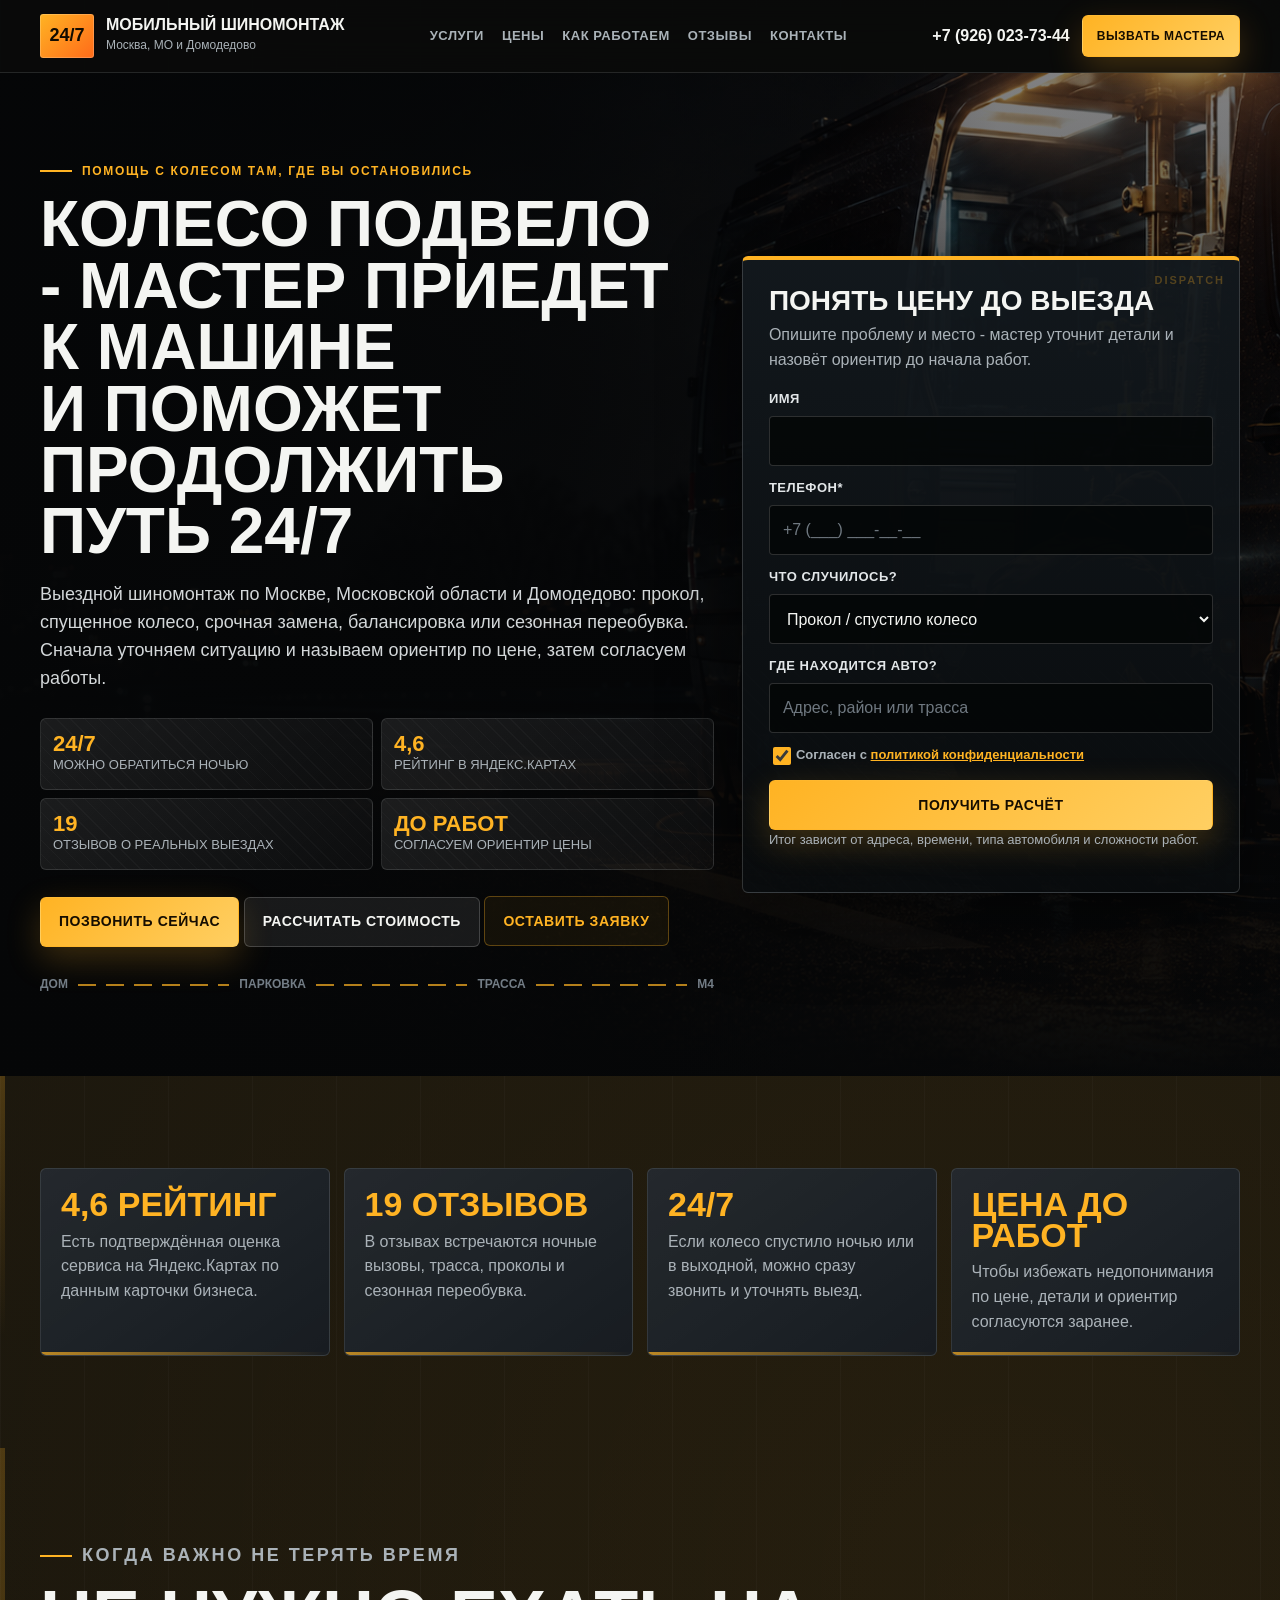
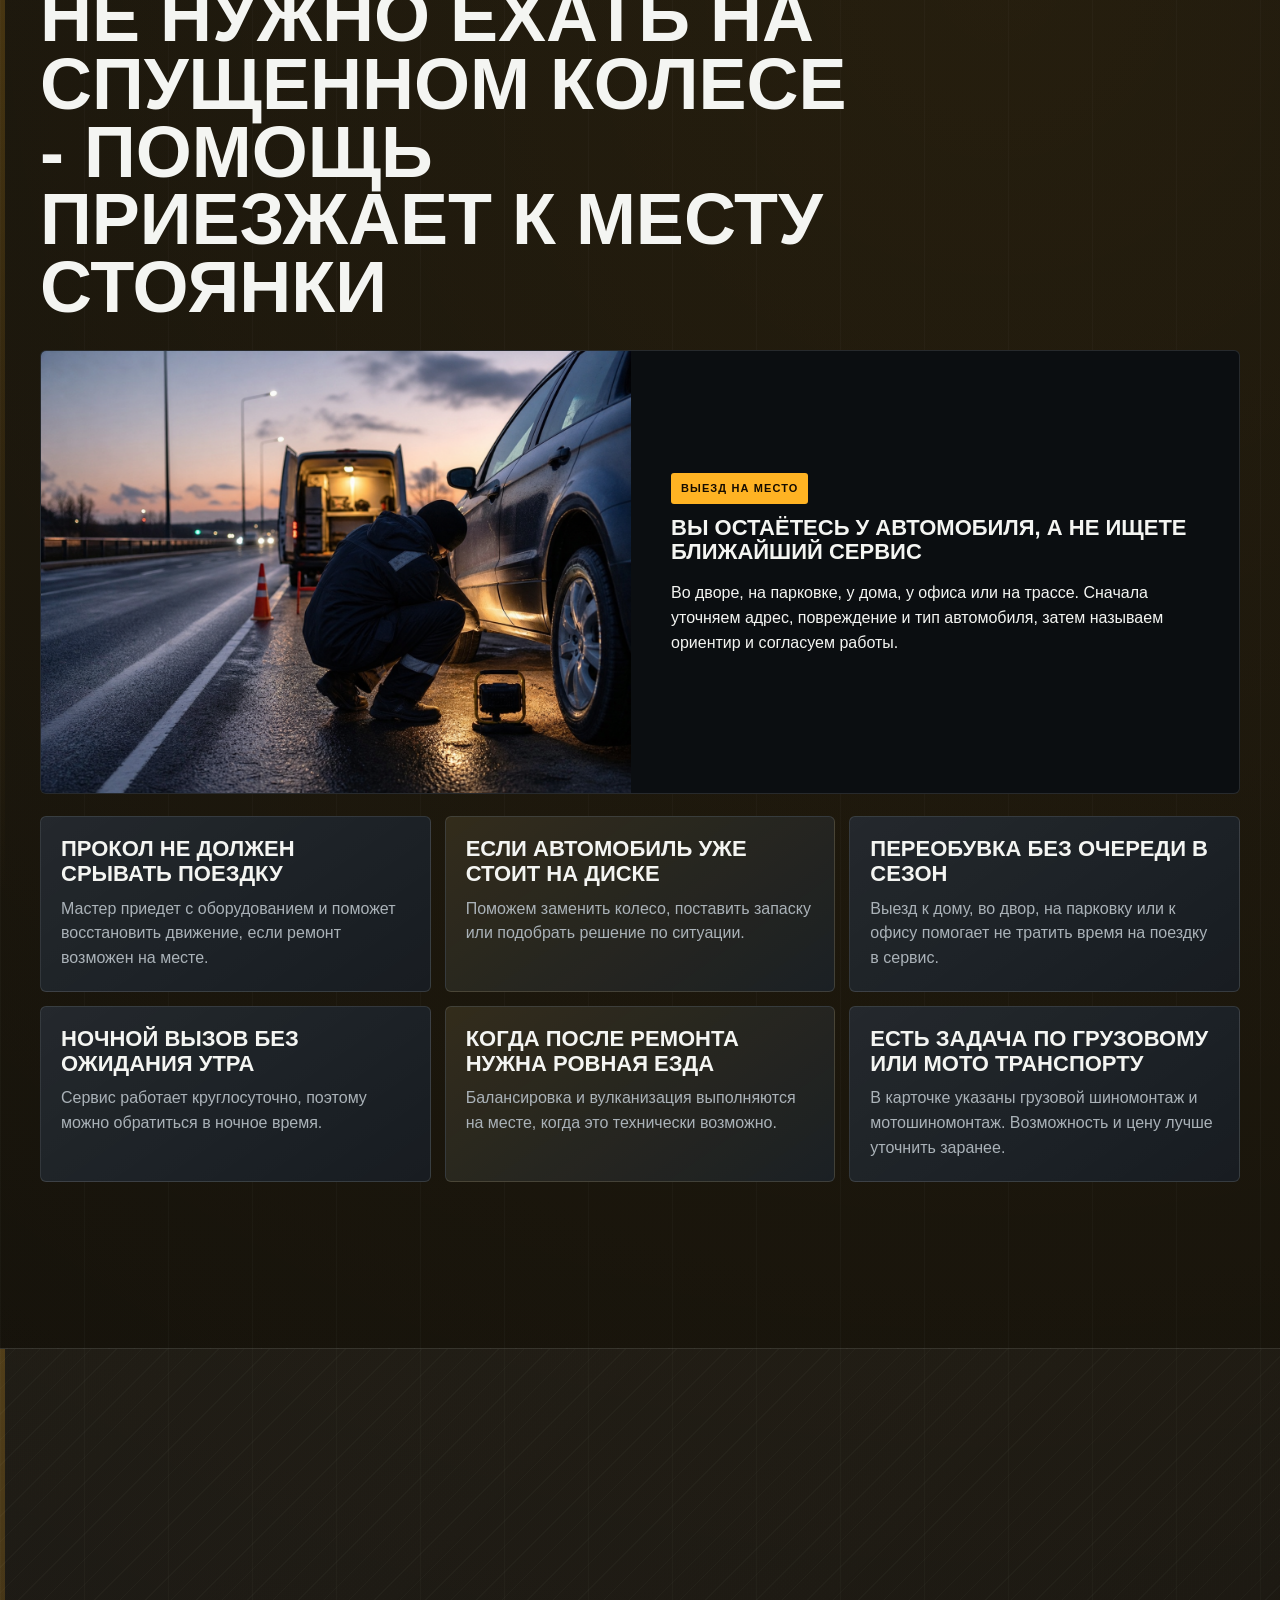
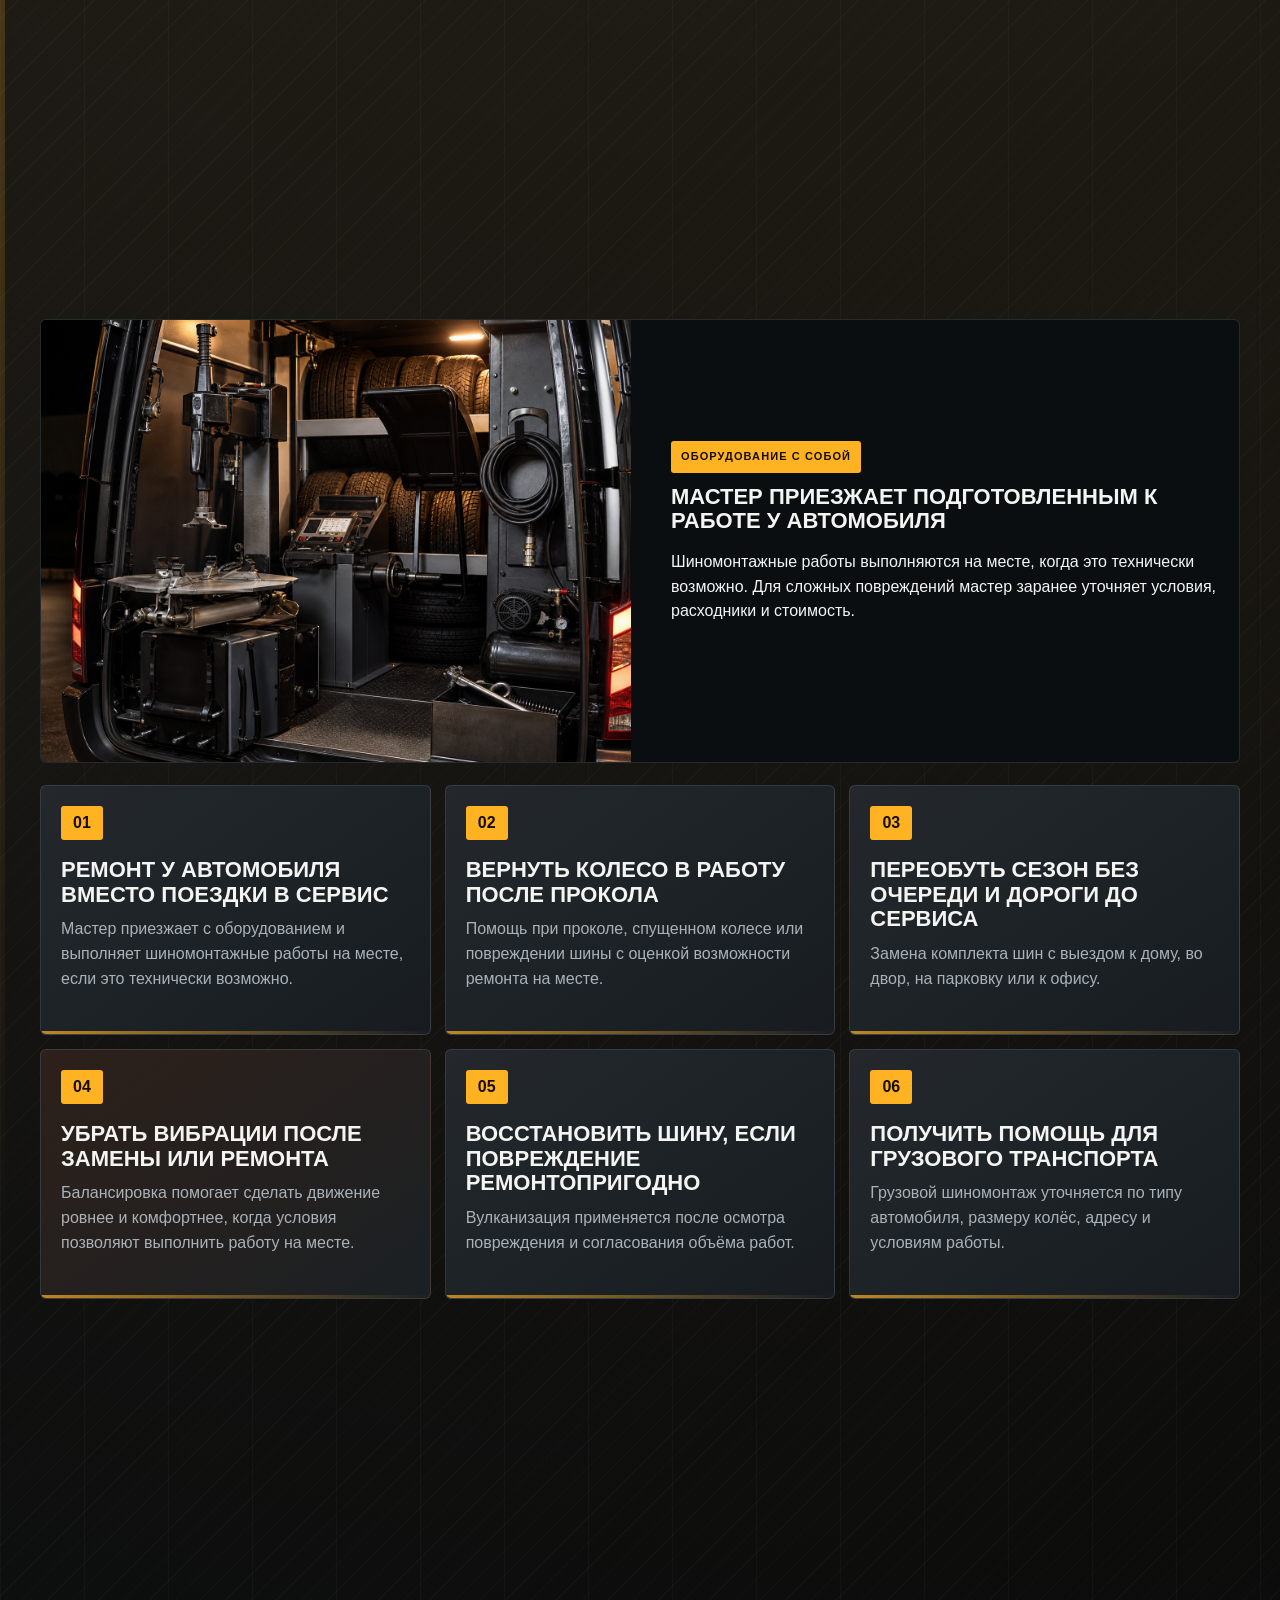
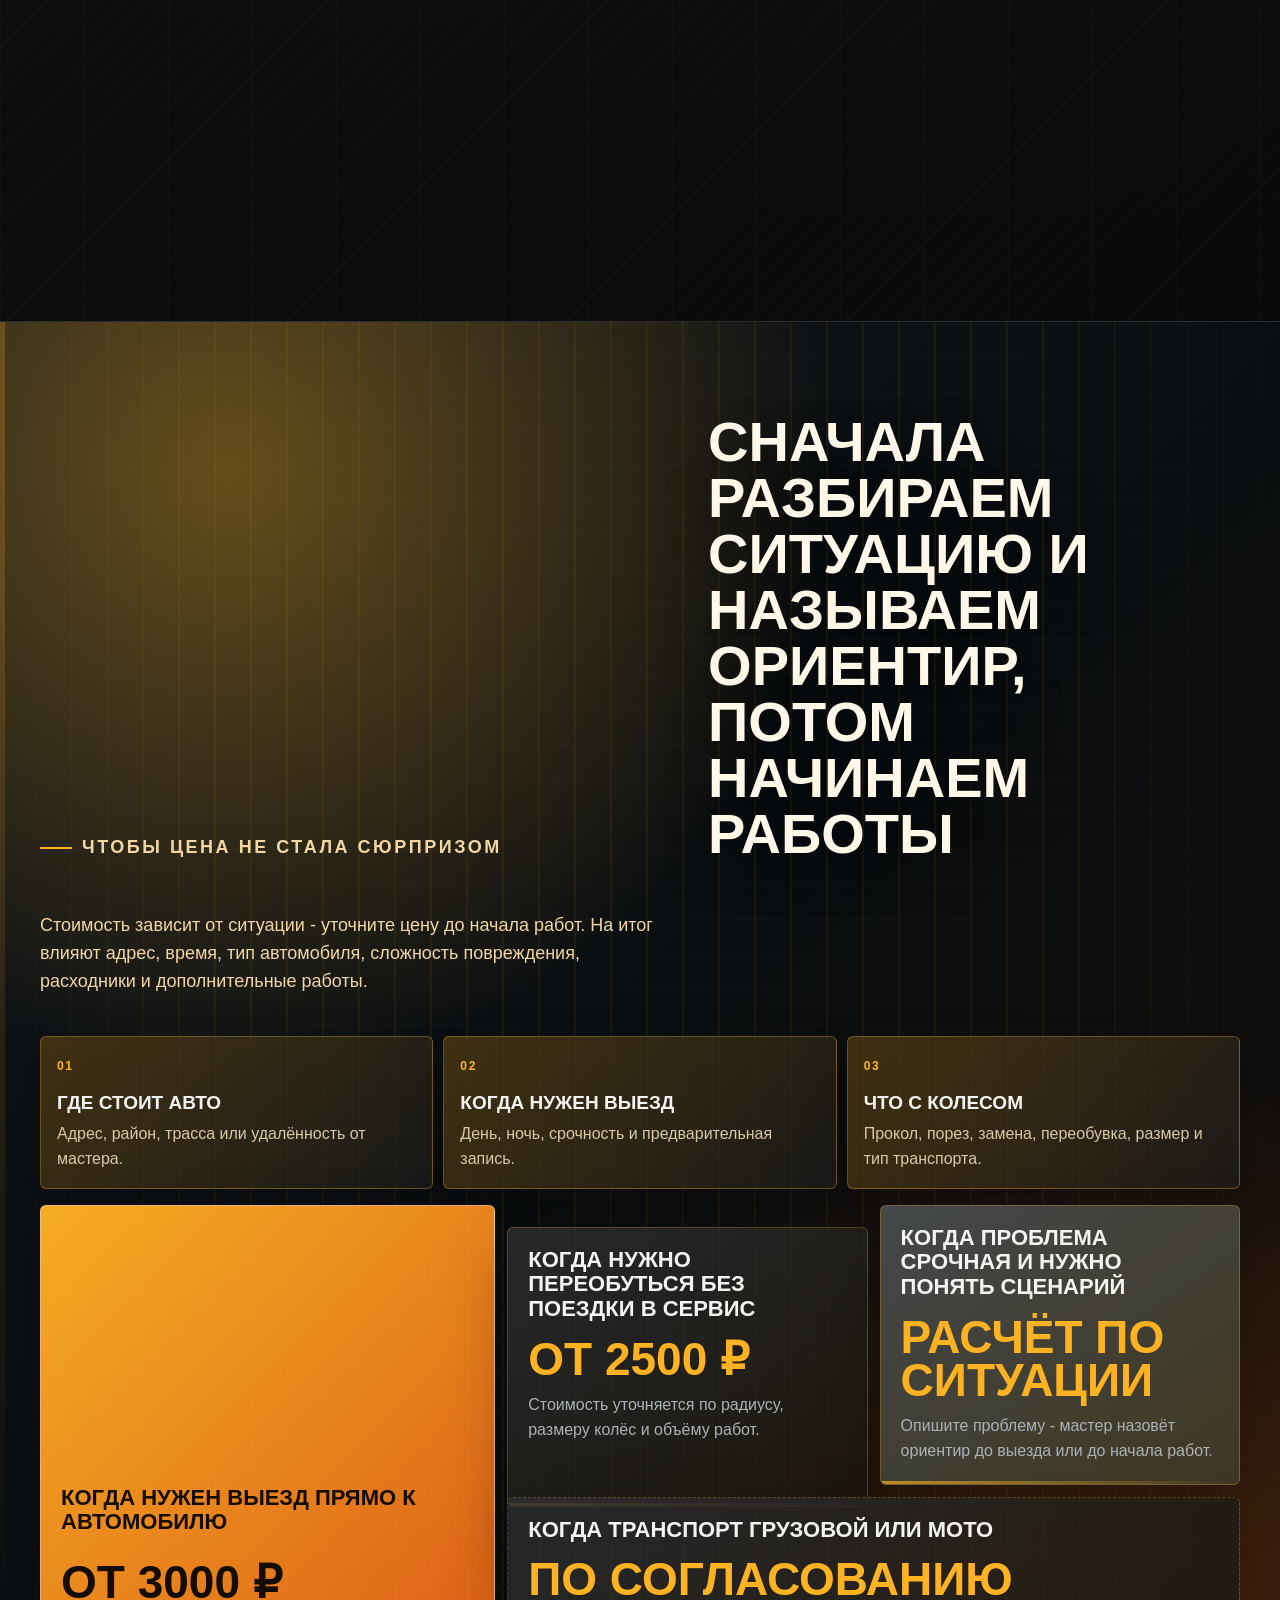
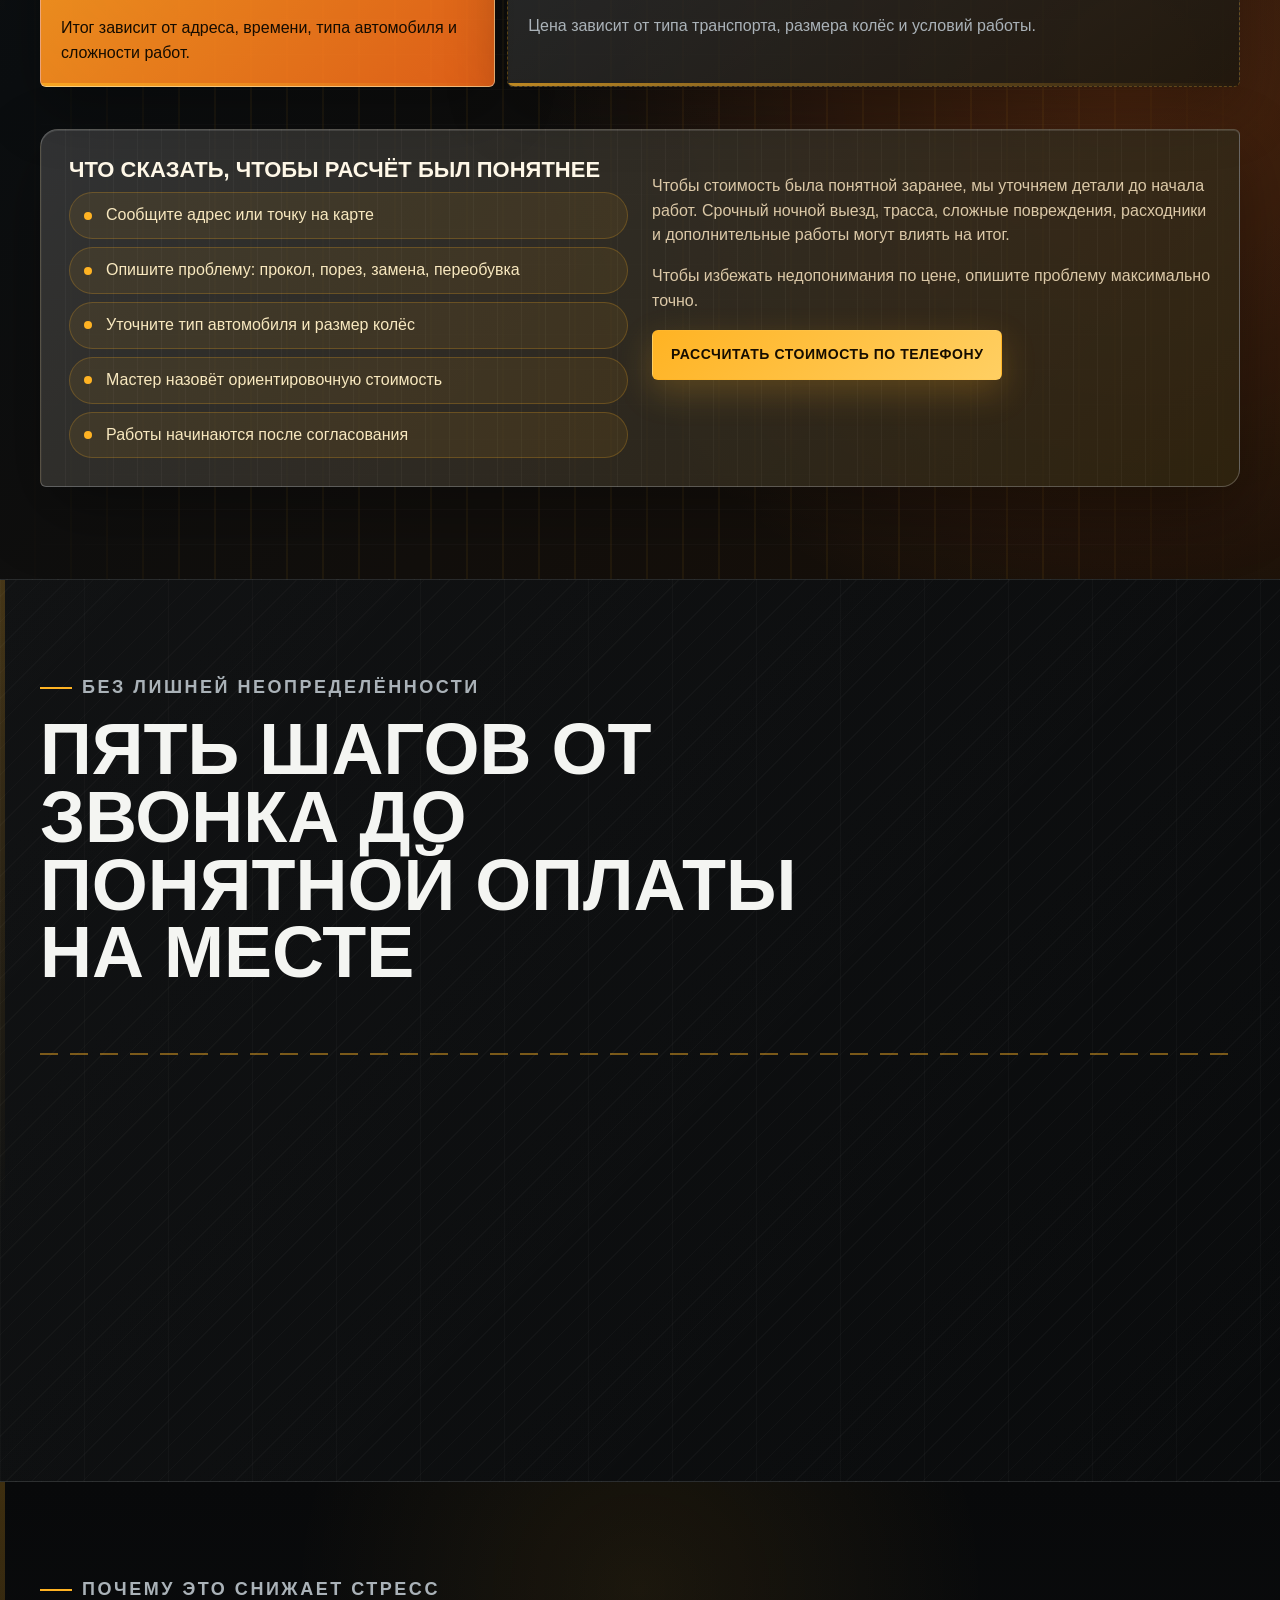
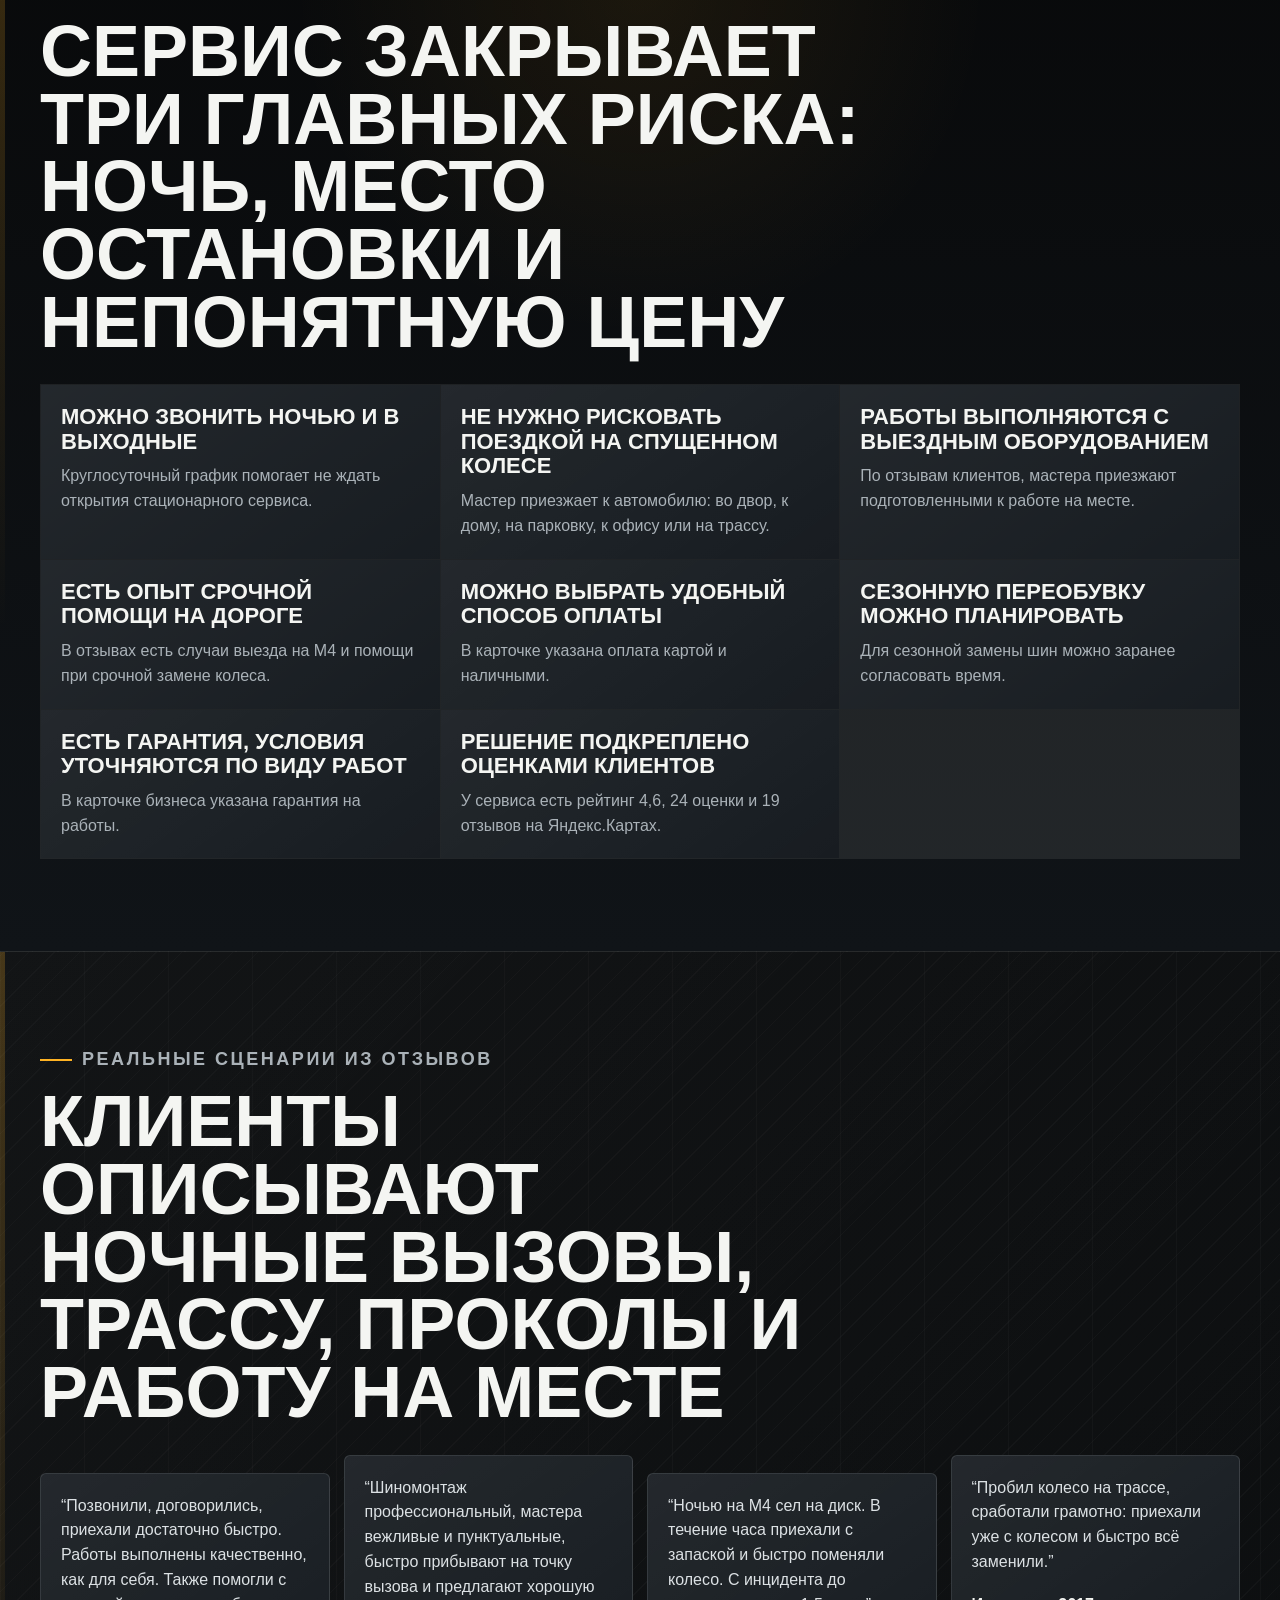
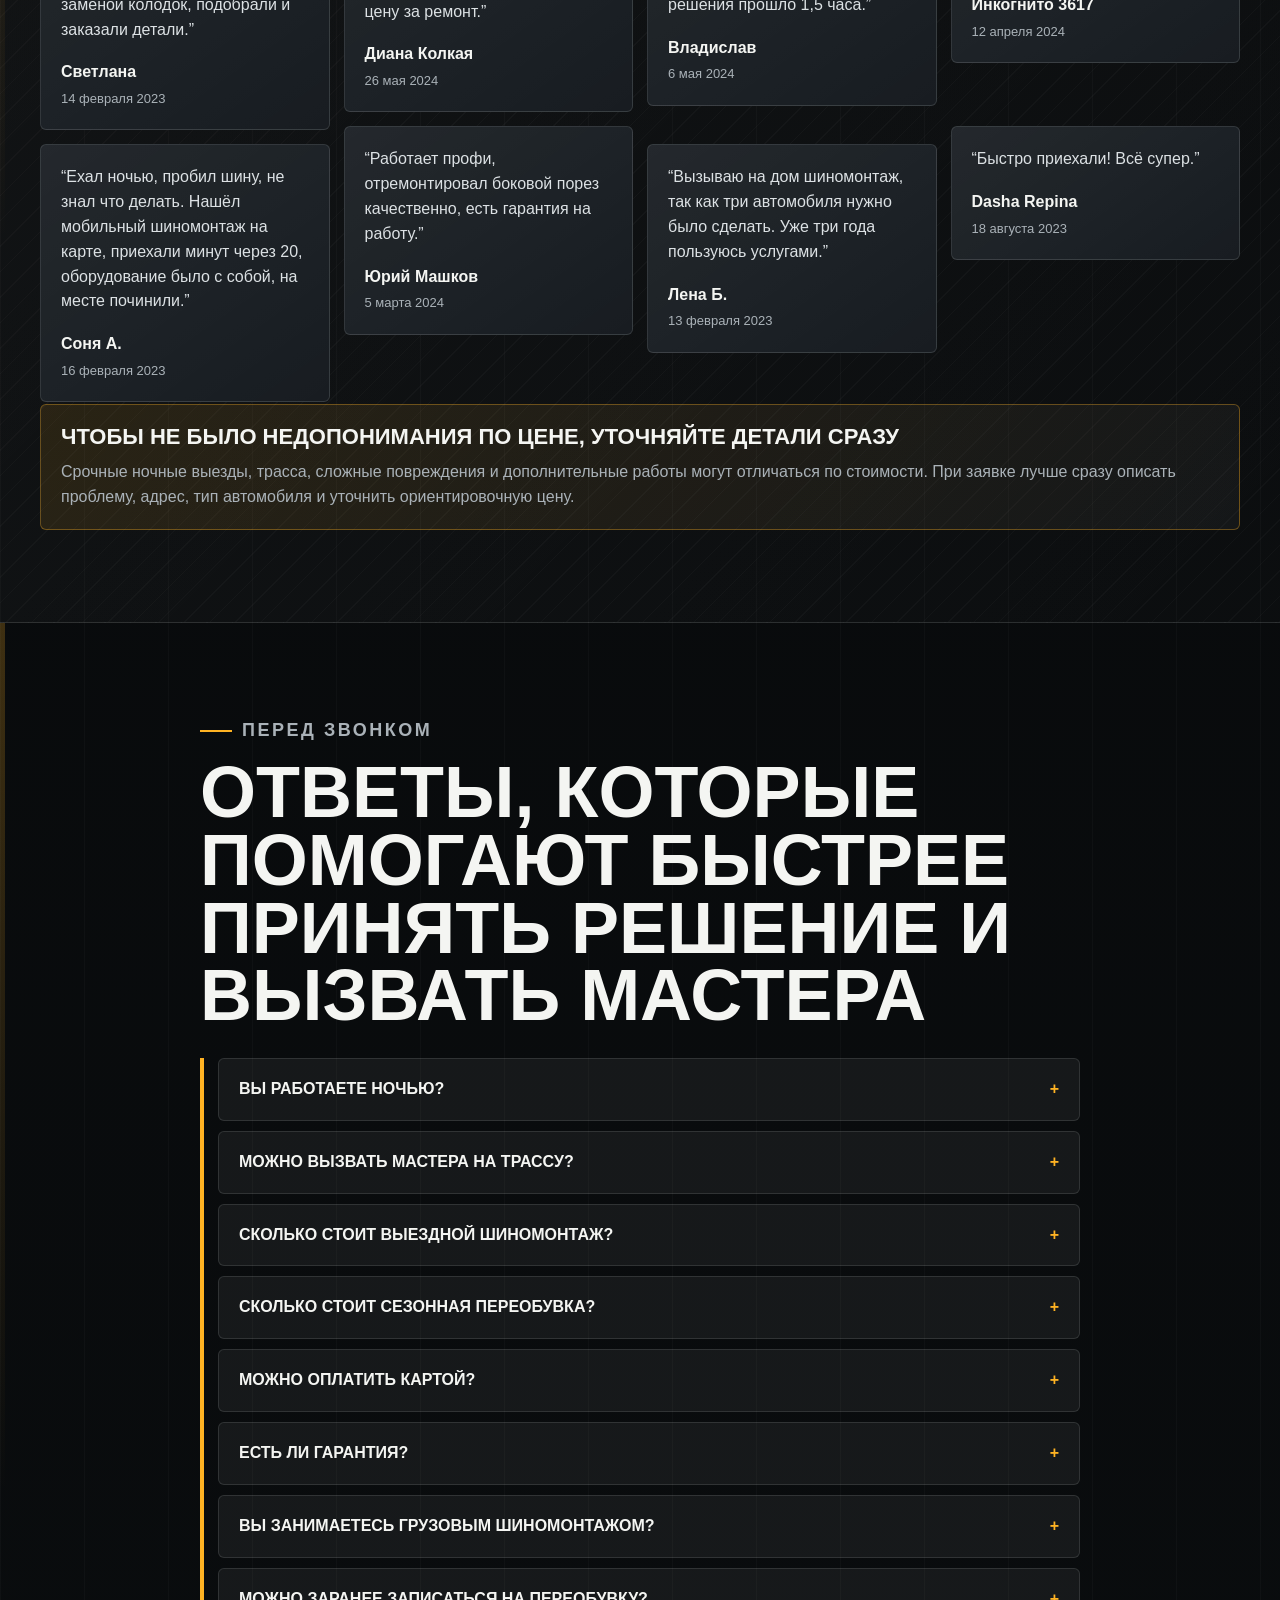
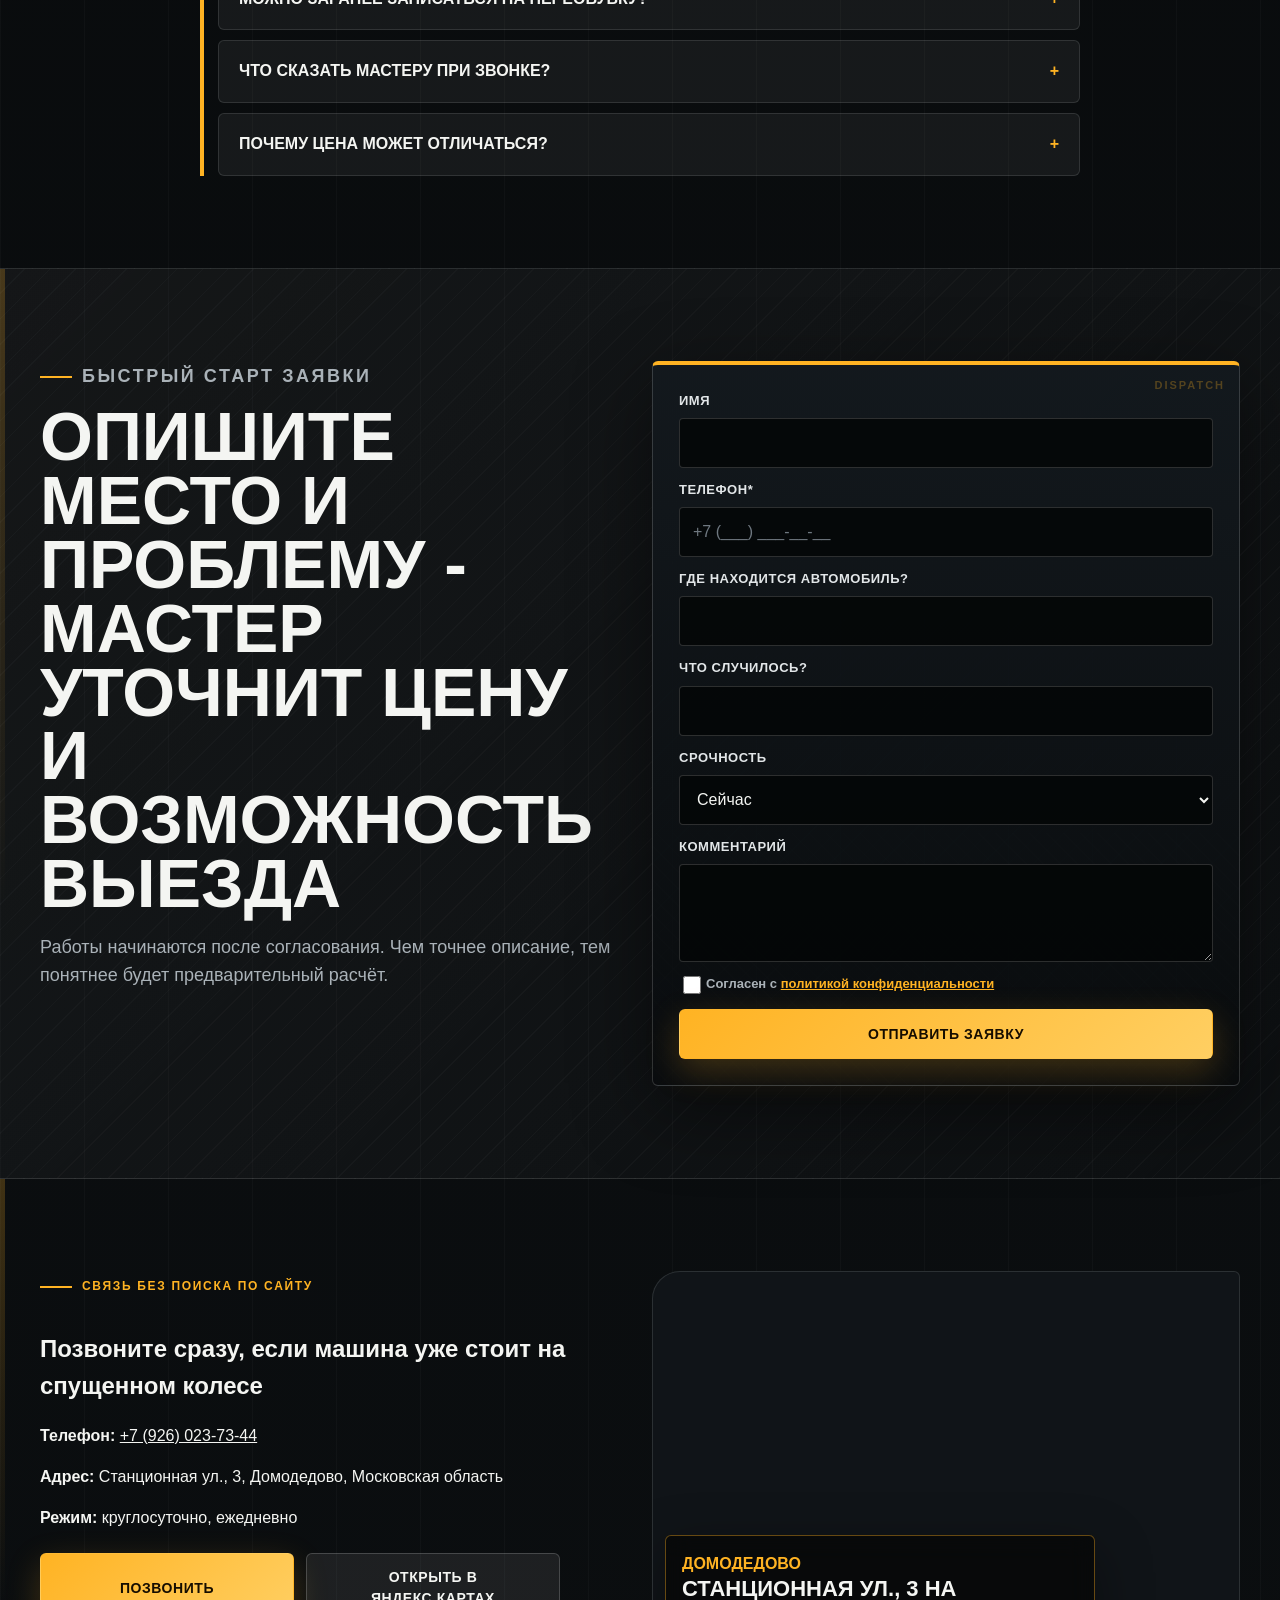
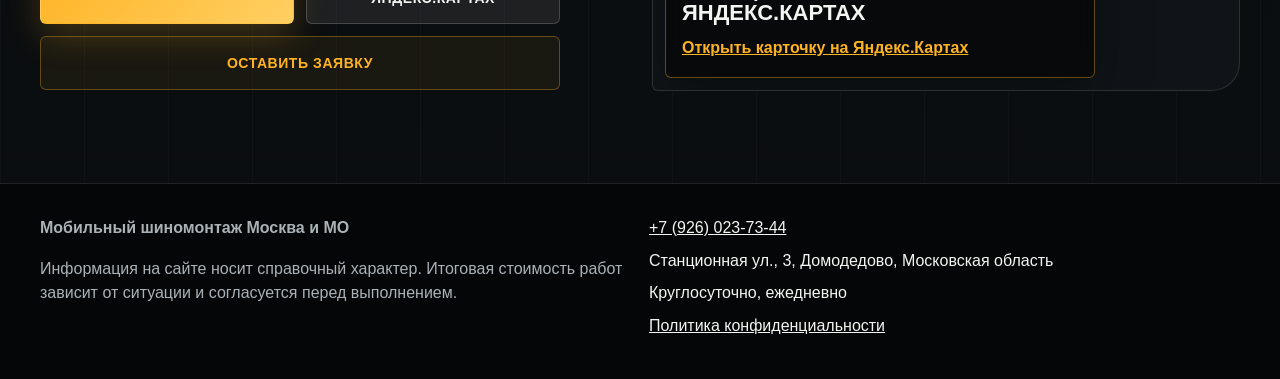
==== commit 590b6694: "Configure GitHub Pages public URL" ====
--- a/docs/index.html
+++ b/docs/index.html
@@ -5,11 +5,11 @@
     <meta name="viewport" content="width=device-width, initial-scale=1">
     <title>Мобильный шиномонтаж 24/7 в Москве, МО и Домодедово — выездной шиномонтаж</title>
     <meta name="description" content="Круглосуточный мобильный шиномонтаж с выездом по Москве, Московской области и Домодедово. Ремонт проколов, сезонная переобувка, балансировка, вулканизация, оплата картой. Звоните: +7 (926) 023-73-44.">
-    <link rel="canonical" href="https://example.com/">
+    <link rel="canonical" href="https://rombensonn.github.io/mobile-shinomontazh-domodedovo/">
     <meta property="og:type" content="website">
     <meta property="og:title" content="Мобильный шиномонтаж 24/7 с выездом">
     <meta property="og:description" content="Москва, МО и Домодедово. Проколы, переобувка, балансировка, вулканизация. Стоимость согласуем до начала работ.">
-    <meta property="og:url" content="https://example.com/">
+    <meta property="og:url" content="https://rombensonn.github.io/mobile-shinomontazh-domodedovo/">
     <meta property="og:locale" content="ru_RU">
     <link rel="stylesheet" href="assets/css/style.css">
     <script type="application/ld+json">
@@ -18,7 +18,7 @@
       "@type": ["LocalBusiness", "AutoRepair", "TireShop"],
       "name": "Мобильный шиномонтаж Москва и МО",
       "telephone": "+7 (926) 023-73-44",
-      "url": "https://example.com/",
+      "url": "https://rombensonn.github.io/mobile-shinomontazh-domodedovo/",
       "sameAs": "https://yandex.ru/maps/-/CPHvqZmq",
       "address": {
         "@type": "PostalAddress",
@@ -84,7 +84,7 @@
             <form class="lead-card reveal" action="thank-you.html" method="get" data-form>
                 <h2>Понять цену до выезда</h2>
                 <p>Опишите проблему и место - мастер уточнит детали и назовёт ориентир до начала работ.</p>
-                <input type="hidden" name="csrf_token" value="93d1d7d7ef1b643300c988db06cdb924006bc8afeb013da185a4d0a3a1d8dfed">
+                <input type="hidden" name="csrf_token" value="832fb17e953e699f18d764d068d268fb78dfc8149786275e518ca6050b11358e">
                 <input type="hidden" name="source_form" value="Форма на первом экране">
                 <input type="hidden" name="page_url" value="">
                 <label>Имя<input name="name" autocomplete="name" maxlength="80"></label>
@@ -253,7 +253,7 @@
         <div class="container form-section">
             <div class="reveal"><p class="eyebrow">Быстрый старт заявки</p><h2>Опишите место и проблему - мастер уточнит цену и возможность выезда</h2><p>Работы начинаются после согласования. Чем точнее описание, тем понятнее будет предварительный расчёт.</p></div>
             <form class="lead-card reveal" action="thank-you.html" method="get" data-form>
-                <input type="hidden" name="csrf_token" value="93d1d7d7ef1b643300c988db06cdb924006bc8afeb013da185a4d0a3a1d8dfed">
+                <input type="hidden" name="csrf_token" value="832fb17e953e699f18d764d068d268fb78dfc8149786275e518ca6050b11358e">
                 <input type="hidden" name="source_form" value="Основная форма заявки">
                 <input type="hidden" name="page_url" value="">
                 <label>Имя<input name="name" maxlength="80" autocomplete="name"></label>
@@ -303,7 +303,7 @@
         <form class="lead-card" action="thank-you.html" method="get" data-form>
             <h2 id="modal-title">Уточнить выезд и цену</h2>
             <p>Расскажите, где стоит автомобиль и что случилось с колесом. Ориентир по стоимости согласуем до начала работ.</p>
-            <input type="hidden" name="csrf_token" value="93d1d7d7ef1b643300c988db06cdb924006bc8afeb013da185a4d0a3a1d8dfed">
+            <input type="hidden" name="csrf_token" value="832fb17e953e699f18d764d068d268fb78dfc8149786275e518ca6050b11358e">
             <input type="hidden" name="source_form" value="Модальное окно">
             <input type="hidden" name="page_url" value="">
             <label>Имя<input name="name" maxlength="80"></label>
